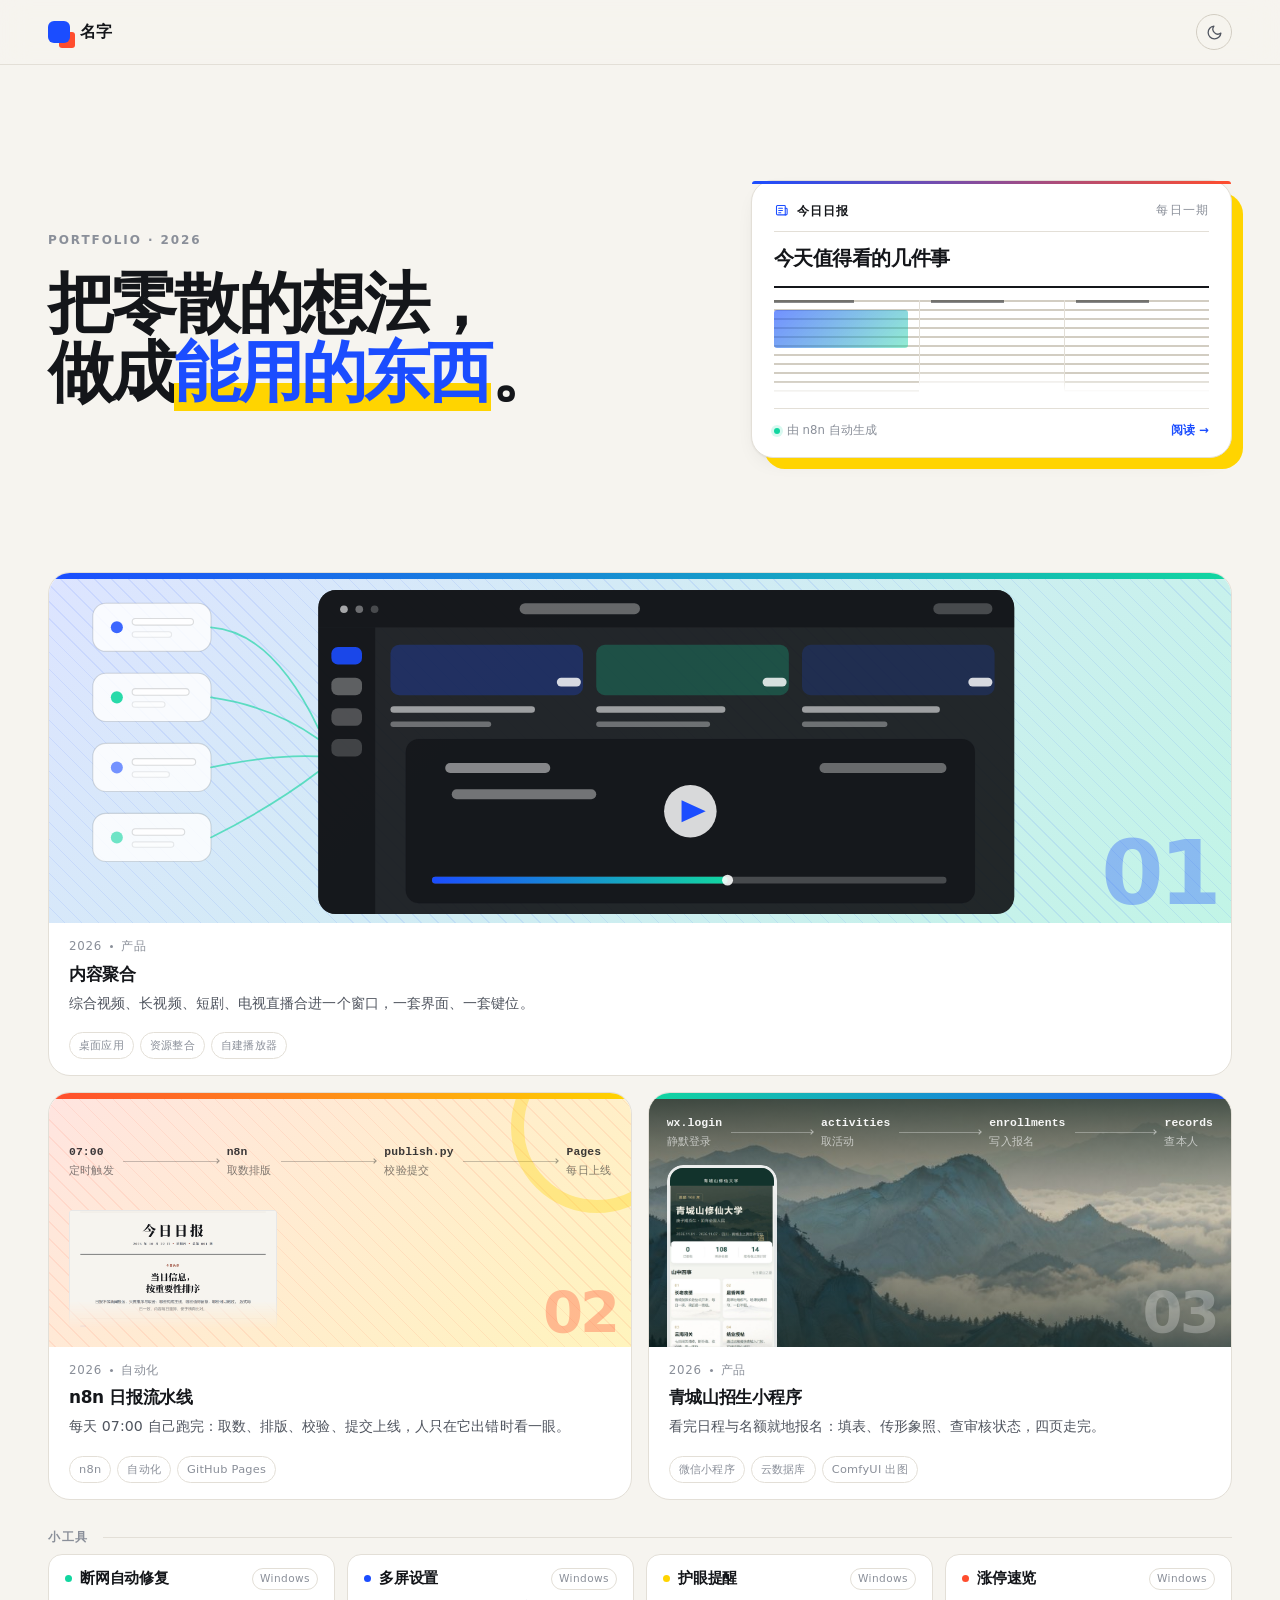
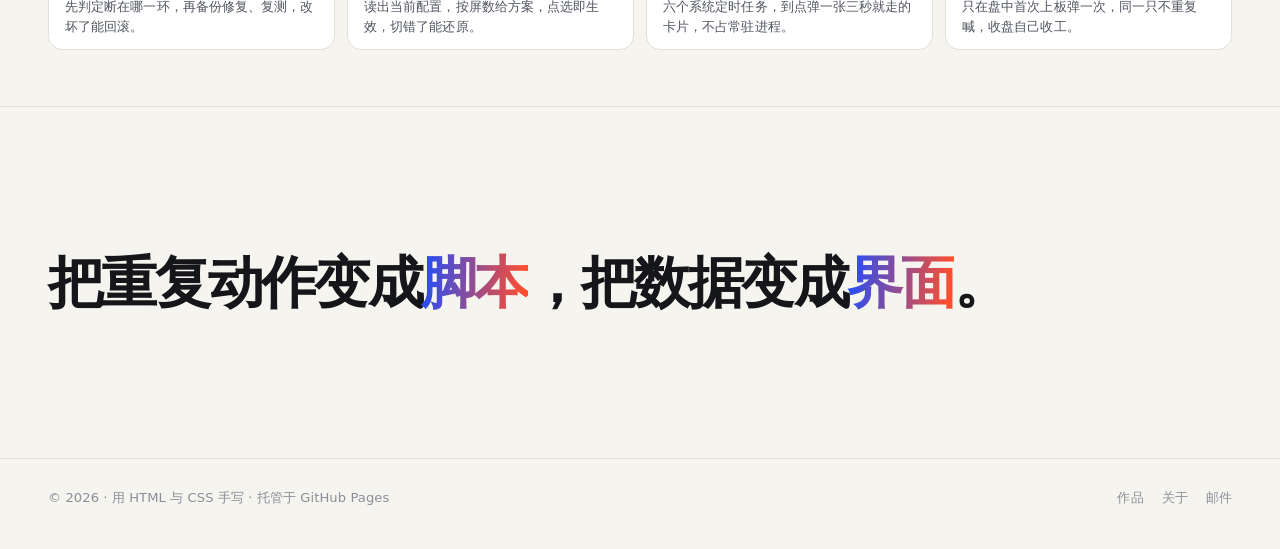
==== index.html @ e2b44398 "init: 个人作品主页（静态站点 + 日报发布脚本）" ====
<!DOCTYPE html>
<html lang="zh-CN" data-theme="light">
<head>
<meta charset="utf-8">
<meta name="viewport" content="width=device-width, initial-scale=1, viewport-fit=cover">
<title>个人作品集 · 数据工具 / 桌面应用 / 三维场景</title>
<meta name="description" content="一个集中展示个人作品的入口：数据看板、桌面工具、三维场景与 AI 工作流。">
<meta name="theme-color" content="#F6F4EF" media="(prefers-color-scheme: light)">
<meta name="theme-color" content="#0F1116" media="(prefers-color-scheme: dark)">

<meta property="og:type" content="website">
<meta property="og:title" content="个人作品集">
<meta property="og:description" content="数据工具 / 桌面应用 / 三维场景 / AI 工作流">

<link rel="icon" href="data:image/svg+xml,%3Csvg xmlns='http://www.w3.org/2000/svg' viewBox='0 0 32 32'%3E%3Crect width='32' height='32' rx='8' fill='%231B4DFF'/%3E%3Crect x='8' y='8' width='16' height='16' rx='4' fill='%23FFD400'/%3E%3C/svg%3E">
<link rel="stylesheet" href="./assets/css/tokens.css">
<link rel="stylesheet" href="./assets/css/main.css">
</head>
<body>

<a class="skip" href="#works">跳到作品区</a>

<!-- 图标集 -->
<svg width="0" height="0" style="position:absolute" aria-hidden="true">
  <symbol id="i-moon" viewBox="0 0 24 24" fill="none" stroke="currentColor" stroke-width="1.8" stroke-linecap="round" stroke-linejoin="round">
    <path d="M21 12.8A9 9 0 1 1 11.2 3a7 7 0 0 0 9.8 9.8Z"/>
  </symbol>
  <symbol id="i-sun" viewBox="0 0 24 24" fill="none" stroke="currentColor" stroke-width="1.8" stroke-linecap="round" stroke-linejoin="round">
    <circle cx="12" cy="12" r="4"/>
    <path d="M12 2v2M12 20v2M4.9 4.9l1.4 1.4M17.7 17.7l1.4 1.4M2 12h2M20 12h2M4.9 19.1l1.4-1.4M17.7 6.3l1.4-1.4"/>
  </symbol>
  <symbol id="i-news" viewBox="0 0 24 24" fill="none" stroke="currentColor" stroke-width="1.7" stroke-linecap="round" stroke-linejoin="round">
    <path d="M4 5.5A1.5 1.5 0 0 1 5.5 4H17a1 1 0 0 1 1 1v14H6a2 2 0 0 1-2-2V5.5Z"/>
    <path d="M18 8.5h1.5A1.5 1.5 0 0 1 21 10v7a2 2 0 0 1-2 2h-1"/>
    <path d="M7.5 8.5h6M7.5 12h6M7.5 15.5h3.5"/>
  </symbol>
</svg>

<!-- ===== 导航 ===== -->
<header class="nav">
  <div class="nav__inner container">
    <a class="brand" href="./index.html">
      <span class="brand__mark" aria-hidden="true"></span>
      <!-- TODO: 换成你的名字 -->
      <span>名字</span>
    </a>

    <button class="theme-toggle" data-theme-toggle aria-pressed="false" aria-label="切换主题">
      <svg width="17" height="17" aria-hidden="true"><use href="#i-moon"/></svg>
    </button>
  </div>
</header>

<main>

  <!-- ===== Hero ===== -->
  <section class="hero container">
    <div class="hero__copy">
      <p class="eyebrow">Portfolio · 2026</p>
      <h1>把零散的想法，<br>做成<mark>能用的东西</mark>。</h1>
    </div>

    <!-- 今日日报：n8n 每日覆盖 reports/latest.html，这里地址固定不变 -->
    <aside class="daily" aria-labelledby="dailyTitle">
      <a class="daily__hit" href="./reports/latest.html" aria-label="阅读今日日报"></a>

      <div class="daily__head">
        <svg class="daily__icon" width="15" height="15" aria-hidden="true"><use href="#i-news"/></svg>
        <h2 class="daily__kicker" id="dailyTitle">今日日报</h2>
        <span class="daily__date">每日一期</span>
      </div>

      <p class="daily__lead">今天值得看的几件事</p>

      <!-- 缩略版式：纯 CSS 画的报纸版面，不依赖图片 -->
      <div class="daily__mini" aria-hidden="true">
        <span class="daily__col"><i class="daily__pic"></i></span>
        <span class="daily__col"></span>
        <span class="daily__col"></span>
      </div>

      <div class="daily__foot">
        <span class="daily__dot" aria-hidden="true"></span>
        <span>由 n8n 自动生成</span>
        <span class="daily__go" aria-hidden="true">阅读 →</span>
      </div>
    </aside>
  </section>

  <!-- ===== 作品 ===== -->
  <section class="works container" id="works">
    <div class="grid" id="workGrid">

      <!-- 卡片模板：复制整段 <article>，改 class 尺寸（card--wide / --mid / --sm）、
           style 里的 --c1/--c2 双色、href 与文字即可 -->

      <article class="card reveal card--wide" style="--c1:#1B4DFF; --c2:#12D6A0; --i:0" data-cat="产品">
        <a class="card__hit" href="./works/content-hub/index.html" aria-label="查看《内容聚合》详情"></a>
        <div class="card__cover card__cover--art">
          <!-- 概念图：四个来源（左）汇进一个窗口（右），窗口里是侧栏 + 卡片 + 播放器层 -->
          <svg class="cover__art" viewBox="0 0 1080 386" preserveAspectRatio="xMidYMid slice" aria-hidden="true" focusable="false">
            <defs>
              <linearGradient id="cvBar" x1="0" y1="0" x2="1" y2="0">
                <stop offset="0" stop-color="#1B4DFF"/>
                <stop offset="1" stop-color="#12D6A0"/>
              </linearGradient>
              <clipPath id="cvWin">
                <rect x="246" y="46" width="636" height="296" rx="16"/>
              </clipPath>
            </defs>

            <!-- 四个来源入口 -->
            <g class="art-chip">
              <rect x="40" y="58" width="108" height="44" rx="12"/>
              <circle cx="62" cy="80" r="5.5" fill="#1B4DFF" opacity=".85"/>
              <rect class="art-bar-ink" x="76" y="72" width="56" height="6" rx="3"/>
              <rect class="art-bar-ink" x="76" y="84" width="36" height="5" rx="2.5" opacity=".6"/>
              <rect x="40" y="122" width="108" height="44" rx="12"/>
              <circle cx="62" cy="144" r="5.5" fill="#12D6A0" opacity=".9"/>
              <rect class="art-bar-ink" x="76" y="136" width="52" height="6" rx="3"/>
              <rect class="art-bar-ink" x="76" y="148" width="30" height="5" rx="2.5" opacity=".6"/>
              <rect x="40" y="186" width="108" height="44" rx="12"/>
              <circle cx="62" cy="208" r="5.5" fill="#1B4DFF" opacity=".6"/>
              <rect class="art-bar-ink" x="76" y="200" width="58" height="6" rx="3"/>
              <rect class="art-bar-ink" x="76" y="212" width="34" height="5" rx="2.5" opacity=".6"/>
              <rect x="40" y="250" width="108" height="44" rx="12"/>
              <circle cx="62" cy="272" r="5.5" fill="#12D6A0" opacity=".6"/>
              <rect class="art-bar-ink" x="76" y="264" width="48" height="6" rx="3"/>
              <rect class="art-bar-ink" x="76" y="276" width="38" height="5" rx="2.5" opacity=".6"/>
            </g>

            <!-- 汇聚：四条弧线收进窗口左侧 -->
            <g class="art-line">
              <path d="M148 80 Q204 84 246 172"/>
              <path d="M148 144 Q204 152 246 182"/>
              <path d="M148 208 Q204 196 246 198"/>
              <path d="M148 272 Q204 244 246 212"/>
            </g>

            <!-- 主窗口 -->
            <rect class="art-win" x="246" y="46" width="636" height="296" rx="16"/>
            <g clip-path="url(#cvWin)">
              <rect class="art-win-2" x="246" y="46" width="636" height="34"/>
              <rect class="art-win-2" x="246" y="80" width="52" height="262"/>
              <rect class="art-bar-2" x="266" y="60" width="7" height="7" rx="3.5"/>
              <rect class="art-bar-2" x="280" y="60" width="7" height="7" rx="3.5" opacity=".6"/>
              <rect class="art-bar-2" x="294" y="60" width="7" height="7" rx="3.5" opacity=".35"/>
              <rect class="art-bar-2" x="430" y="58" width="110" height="10" rx="5" opacity=".55"/>
              <rect class="art-bar-2" x="808" y="58" width="54" height="10" rx="5" opacity=".35"/>

              <!-- 侧栏站点项 -->
              <rect x="258" y="98" width="28" height="16" rx="6" fill="#1B4DFF" opacity=".9"/>
              <rect class="art-bar-2" x="258" y="126" width="28" height="16" rx="6" opacity=".5"/>
              <rect class="art-bar-2" x="258" y="154" width="28" height="16" rx="6" opacity=".4"/>
              <rect class="art-bar-2" x="258" y="182" width="28" height="16" rx="6" opacity=".3"/>

              <!-- 内容卡一行 -->
              <rect x="312" y="96" width="176" height="46" rx="8" fill="#1B4DFF" opacity=".26"/>
              <rect class="art-dur" x="464" y="126" width="22" height="8" rx="4"/>
              <rect class="art-bar-2" x="312" y="152" width="132" height="6" rx="3" opacity=".9"/>
              <rect class="art-bar-2" x="312" y="166" width="92" height="5" rx="2.5" opacity=".55"/>
              <rect x="500" y="96" width="176" height="46" rx="8" fill="#12D6A0" opacity=".24"/>
              <rect class="art-dur" x="652" y="126" width="22" height="8" rx="4"/>
              <rect class="art-bar-2" x="500" y="152" width="118" height="6" rx="3" opacity=".9"/>
              <rect class="art-bar-2" x="500" y="166" width="104" height="5" rx="2.5" opacity=".55"/>
              <rect x="688" y="96" width="176" height="46" rx="8" fill="#1B4DFF" opacity=".18"/>
              <rect class="art-dur" x="840" y="126" width="22" height="8" rx="4"/>
              <rect class="art-bar-2" x="688" y="152" width="126" height="6" rx="3" opacity=".9"/>
              <rect class="art-bar-2" x="688" y="166" width="78" height="5" rx="2.5" opacity=".55"/>

              <!-- 播放器层：弹幕 + 播放键 + 进度 -->
              <rect class="art-win-2" x="326" y="182" width="520" height="150" rx="12" stroke="currentColor" stroke-opacity=".08"/>
              <rect class="art-bar" x="362" y="204" width="96" height="9" rx="4.5" opacity=".55"/>
              <rect class="art-bar" x="704" y="204" width="116" height="9" rx="4.5" opacity=".4"/>
              <rect class="art-bar" x="368" y="228" width="132" height="9" rx="4.5" opacity=".45"/>
              <circle class="art-bar" cx="586" cy="248" r="24" opacity=".95"/>
              <path d="M578 238 L600 248 L578 258 Z" fill="#1B4DFF"/>
              <rect class="art-bar-2" x="350" y="308" width="470" height="6" rx="3" opacity=".35"/>
              <rect x="350" y="308" width="270" height="6" rx="3" fill="url(#cvBar)"/>
              <circle class="art-bar" cx="620" cy="311" r="5"/>
            </g>
          </svg>
          <span class="card__num">01</span>
        </div>
        <span class="card__arrow" aria-hidden="true">↗</span>
        <div class="card__body">
          <div class="card__meta"><span>2026</span><i class="dot"></i><span>产品</span></div>
          <h3 class="card__title">内容聚合</h3>
          <p class="card__desc">综合视频、长视频、短剧、电视直播合进一个窗口，一套界面、一套键位。</p>
          <ul class="card__tags"><li class="tag">桌面应用</li><li class="tag">资源整合</li><li class="tag">自建播放器</li></ul>
        </div>
      </article>

      <!-- 技术展示卡：封面画的是链路本身，不是产物预览 -->
      <article class="card reveal card--mid" style="--c1:#FF4D2E; --c2:#FFD400; --i:1" data-cat="自动化">
        <a class="card__hit" href="./works/daily-pipeline/index.html" aria-label="查看《n8n 日报流水线》详情"></a>
        <div class="card__cover">
          <span class="card__num">02</span>
          <div class="card__flow" aria-hidden="true">
            <span class="flow__step"><b>07:00</b><i>定时触发</i></span>
            <span class="flow__line"></span>
            <span class="flow__step"><b>n8n</b><i>取数排版</i></span>
            <span class="flow__line"></span>
            <span class="flow__step"><b>publish.py</b><i>校验提交</i></span>
            <span class="flow__line"></span>
            <span class="flow__step"><b>Pages</b><i>每日上线</i></span>
          </div>
          <!-- 左下角露出日报本体：静态快照，取自 reports/latest.html 首屏 -->
          <div class="card__peek" aria-hidden="true">
            <img src="./works/daily-pipeline/img/report-peek.png" alt="" width="820" height="466" loading="lazy" decoding="async">
          </div>
        </div>
        <span class="card__arrow" aria-hidden="true">↗</span>
        <div class="card__body">
          <div class="card__meta"><span>2026</span><i class="dot"></i><span>自动化</span></div>
          <h3 class="card__title">n8n 日报流水线</h3>
          <p class="card__desc">每天 07:00 自己跑完：取数、排版、校验、提交上线，人只在它出错时看一眼。</p>
          <ul class="card__tags"><li class="tag">n8n</li><li class="tag">自动化</li><li class="tag">GitHub Pages</li></ul>
        </div>
      </article>

      <!-- 小程序卡：底图用项目自己的山门封面，链路条 + 从底部升起的手机 -->
      <article class="card reveal card--mid" style="--c1:#12D6A0; --c2:#1B4DFF; --i:2" data-cat="产品">
        <a class="card__hit" href="./works/qingcheng/index.html" aria-label="查看《青城山招生小程序》详情"></a>
        <div class="card__cover card__cover--app">
          <img class="app__back" src="./works/qingcheng/img/gate.jpg" alt="" width="800" height="800" loading="lazy" decoding="async">
          <span class="app__veil" aria-hidden="true"></span>
          <span class="card__num">03</span>
          <div class="card__flow" aria-hidden="true">
            <span class="flow__step"><b>wx.login</b><i>静默登录</i></span>
            <span class="flow__line"></span>
            <span class="flow__step"><b>activities</b><i>取活动</i></span>
            <span class="flow__line"></span>
            <span class="flow__step"><b>enrollments</b><i>写入报名</i></span>
            <span class="flow__line"></span>
            <span class="flow__step"><b>records</b><i>查本人</i></span>
          </div>
          <div class="app__phone" aria-hidden="true">
            <img src="./works/qingcheng/img/screen-home.jpg" alt="" width="600" height="1200" loading="lazy" decoding="async">
          </div>
        </div>
        <span class="card__arrow" aria-hidden="true">↗</span>
        <div class="card__body">
          <div class="card__meta"><span>2026</span><i class="dot"></i><span>产品</span></div>
          <h3 class="card__title">青城山招生小程序</h3>
          <p class="card__desc">看完日程与名额就地报名：填表、传形象照、查审核状态，四页走完。</p>
          <ul class="card__tags"><li class="tag">微信小程序</li><li class="tag">云数据库</li><li class="tag">ComfyUI 出图</li></ul>
        </div>
      </article>

    </div>

    <!-- ===== 小工具 =====
         一行一件，不占大卡。加小工具只往 .tools__row 里追加一个 <li class="tool">，
         名称、标签、一句话即可，一行放得下几个就排几个。 -->
    <div class="tools" id="tools">
      <div class="tools__head">
        <h2 class="tools__title">小工具</h2>
        <span class="tools__rule" aria-hidden="true"></span>
      </div>

      <ul class="tools__row">
        <li class="tool" style="--c1:#12D6A0">
          <a class="tool__link" href="./works/net-doctor/index.html">
            <span class="tool__name">断网自动修复<span class="tool__tag">Windows</span></span>
            <span class="tool__desc">先判定断在哪一环，再备份修复、复测，改坏了能回滚。</span>
          </a>
        </li>

        <li class="tool" style="--c1:#1B4DFF">
          <a class="tool__link" href="./works/display-doctor/index.html">
            <span class="tool__name">多屏设置<span class="tool__tag">Windows</span></span>
            <span class="tool__desc">读出当前配置，按屏数给方案，点选即生效，切错了能还原。</span>
          </a>
        </li>

        <li class="tool" style="--c1:#FFD400">
          <a class="tool__link" href="./works/eye-care/index.html">
            <span class="tool__name">护眼提醒<span class="tool__tag">Windows</span></span>
            <span class="tool__desc">六个系统定时任务，到点弹一张三秒就走的卡片，不占常驻进程。</span>
          </a>
        </li>

        <li class="tool" style="--c1:#FF4D2E">
          <a class="tool__link" href="./works/zt-popup/index.html">
            <span class="tool__name">涨停速览<span class="tool__tag">Windows</span></span>
            <span class="tool__desc">只在盘中首次上板弹一次，同一只不重复喊，收盘自己收工。</span>
          </a>
        </li>
      </ul>
    </div>
  </section>

  <!-- ===== 一句话主张 ===== -->
  <section class="statement container" id="about">
    <p>把重复动作变成<span class="hl">脚本</span>，把数据变成<span class="hl">界面</span>。</p>
  </section>

</main>

<footer class="foot">
  <div class="foot__inner container">
    <p>© 2026 · 用 HTML 与 CSS 手写 · 托管于 GitHub Pages</p>
    <nav class="foot__links" aria-label="页脚导航">
      <a href="#works">作品</a>
      <a href="#about">关于</a>
      <a href="mailto:you@example.com">邮件</a>
    </nav>
  </div>
</footer>

<script src="./assets/js/main.js" defer></script>
</body>
</html>
---- assets/css/tokens.css ----
/* ============================================================
   tokens.css — 设计令牌（颜色 / 尺寸 / 动效）
   改配色只需改这里，全站跟随。
   ============================================================ */

:root {
  color-scheme: light;

  /* 底层 */
  --bg: #F6F4EF;
  --surface: #FFFFFF;
  --sunken: #EFECE4;
  --line: #E3DFD7;
  --line-strong: #D2CDC2;

  /* 文字 */
  --ink: #14161A;
  --ink-2: #50555F;
  --ink-3: #8A8F99;

  /* 品牌主色 + 撞色（全站只用这 4 个色） */
  --brand: #1B4DFF;
  --pop-a: #FF4D2E;
  --pop-b: #FFD400;
  --pop-c: #12D6A0;

  /* 字体 */
  --mono: ui-monospace, SFMono-Regular, "SF Mono", Menlo, Consolas,
          "Liberation Mono", "Courier New", monospace;

  /* 尺寸 */
  --w-max: 1280px;
  --gutter: clamp(16px, 4vw, 48px);
  --nav-h: 64px;

  --r-sm: 8px;
  --r-md: 14px;
  --r-lg: 22px;
  --r-pill: 999px;

  /* 层级 */
  --shadow-1: 0 1px 2px rgba(20, 22, 26, .05), 0 8px 24px -12px rgba(20, 22, 26, .16);
  --shadow-2: 0 2px 4px rgba(20, 22, 26, .06), 0 20px 44px -18px rgba(20, 22, 26, .26);

  /* 动效 */
  --ease: cubic-bezier(.22, .61, .36, 1);
  --dur: .42s;
}

/* 深色为可选模式，默认以米白设计为准 */
[data-theme="dark"] {
  color-scheme: dark;

  --bg: #0F1116;
  --surface: #171A21;
  --sunken: #12141A;
  --line: #262A33;
  --line-strong: #363C49;

  --ink: #EDEFF4;
  --ink-2: #A7AEBC;
  --ink-3: #6E7684;

  --brand: #6C8CFF;
  --pop-a: #FF6A4D;
  --pop-b: #FFD84D;
  --pop-c: #2BE3AE;

  --shadow-1: 0 1px 2px rgba(0, 0, 0, .5), 0 8px 24px -12px rgba(0, 0, 0, .8);
  --shadow-2: 0 2px 4px rgba(0, 0, 0, .5), 0 20px 44px -18px rgba(0, 0, 0, .9);
}
---- assets/css/main.css ----
/* ============================================================
   main.css — 主页样式
   ============================================================ */

*, *::before, *::after { box-sizing: border-box; }

html {
  -webkit-text-size-adjust: 100%;
  scroll-behavior: smooth;
  scroll-padding-top: calc(var(--nav-h) + 16px);
}

body {
  margin: 0;
  background: var(--bg);
  color: var(--ink);
  font-family: "Inter", "HarmonyOS Sans SC", "PingFang SC", "Hiragino Sans GB",
               "Microsoft YaHei", "Noto Sans SC", system-ui, -apple-system, "Segoe UI", sans-serif;
  font-size: 16px;
  line-height: 1.65;
  letter-spacing: .005em;
  -webkit-font-smoothing: antialiased;
  text-rendering: optimizeLegibility;
  transition: background-color .3s var(--ease), color .3s var(--ease);
}

img, svg { display: block; max-width: 100%; }
a { color: inherit; text-decoration: none; }
h1, h2, h3, h4 { margin: 0; font-weight: 700; letter-spacing: -.03em; line-height: 1.12; }
p { margin: 0; }
ul, ol, dl, dd, dt { margin: 0; padding: 0; }
li { list-style: none; }
button { font: inherit; color: inherit; border: 0; background: none; cursor: pointer; }

::selection { background: var(--pop-b); color: #14161A; }

:focus-visible {
  outline: 2.5px solid var(--brand);
  outline-offset: 3px;
  border-radius: 4px;
}

/* ---------- 布局基础 ---------- */

.container {
  width: 100%;
  max-width: var(--w-max);
  margin-inline: auto;
  padding-inline: var(--gutter);
}

.skip {
  position: absolute;
  left: -9999px;
  top: 0;
  z-index: 999;
  padding: 10px 16px;
  background: var(--ink);
  color: var(--bg);
  border-radius: 0 0 var(--r-sm) 0;
}
.skip:focus { left: 0; }

.eyebrow {
  font-size: .75rem;
  font-weight: 600;
  letter-spacing: .16em;
  text-transform: uppercase;
  color: var(--ink-3);
}

/* ---------- 导航 ---------- */

.nav {
  position: sticky;
  top: 0;
  z-index: 60;
  background: rgba(246, 244, 239, .84);
  background: color-mix(in srgb, var(--bg) 84%, transparent);
  backdrop-filter: blur(14px) saturate(150%);
  -webkit-backdrop-filter: blur(14px) saturate(150%);
  border-bottom: 1px solid var(--line);
}

.nav__inner {
  display: flex;
  align-items: center;
  gap: 24px;
  height: var(--nav-h);
}

.brand {
  display: flex;
  align-items: center;
  gap: 10px;
  font-weight: 650;
  letter-spacing: -.02em;
  flex: none;
}

.brand__mark {
  width: 22px;
  height: 22px;
  border-radius: 6px;
  background: var(--brand);
  box-shadow: 8px 8px 0 -3px var(--pop-a);
  transition: box-shadow var(--dur) var(--ease);
}
.brand:hover .brand__mark { box-shadow: 6px 6px 0 -2px var(--pop-a); }

.theme-toggle {
  margin-left: auto;
  width: 36px;
  height: 36px;
  display: grid;
  place-items: center;
  border-radius: var(--r-pill);
  border: 1px solid var(--line-strong);
  color: var(--ink-2);
  flex: none;
  transition: border-color .2s, color .2s, transform .2s var(--ease);
}
.theme-toggle:hover { color: var(--ink); border-color: var(--ink-3); transform: rotate(-12deg); }


/* ---------- Hero ---------- */

.hero {
  display: grid;
  grid-template-columns: minmax(0, 1.15fr) minmax(0, .85fr);
  align-items: center;
  gap: clamp(32px, 4vw, 64px);
  padding-block: clamp(56px, 9vw, 120px) clamp(56px, 8vw, 104px);
}

.hero__copy { max-width: 42rem; }

.hero h1 {
  font-size: clamp(2.35rem, 5.6vw, 4.15rem);
  letter-spacing: -.042em;
  line-height: 1.04;
  margin-top: 18px;
}

.hero h1 mark {
  background: linear-gradient(transparent 64%, var(--pop-b) 64%);
  color: var(--brand);
  white-space: nowrap;
}

/* 深色下不能照搬明黄实底：亮黄条会把字的下半截糊成一道色块，
   浅蓝字压明黄上对比也只有 2 出头，看着发闷。
   改成「亮黄字 + 半透明黄底」——仍是荧光笔，但字形完整、对比够。 */
[data-theme="dark"] .hero h1 mark {
  color: var(--pop-b);
  background: linear-gradient(transparent 64%,
              color-mix(in srgb, var(--pop-b) 30%, transparent) 64%);
}

/* ---------- 今日日报卡 ----------
   纯 CSS 画的报纸缩略，零图片。点击进 reports/latest.html（n8n 每日覆盖）。 */

.daily {
  position: relative;
  padding: 20px 22px 16px;
  background: var(--surface);
  border: 1px solid var(--line);
  border-radius: var(--r-lg);
  /* 偏移的实色底板 = 全卡唯一装饰 */
  box-shadow: 12px 12px 0 -1px var(--pop-b), var(--shadow-1);
  transition: transform var(--dur) var(--ease),
              box-shadow var(--dur) var(--ease),
              border-color var(--dur) var(--ease);
}

.daily:hover {
  transform: translate(-2px, -2px);
  border-color: var(--line-strong);
  box-shadow: 16px 16px 0 -1px var(--pop-b), var(--shadow-2);
}

/* 深色下满饱和的黄底板压在近黑底上会抢主视觉（和标题里的黄撞成一团）：
   透明度收到 75%、偏移 12 → 10，让它退成一层暗金边而不是一块亮黄板。 */
[data-theme="dark"] .daily {
  box-shadow: 10px 10px 0 -1px color-mix(in srgb, var(--pop-b) 75%, transparent),
              var(--shadow-2);
}
[data-theme="dark"] .daily:hover {
  box-shadow: 13px 13px 0 -1px color-mix(in srgb, var(--pop-b) 75%, transparent),
              var(--shadow-2);
}

.daily:focus-within {
  outline: 2px solid var(--brand);
  outline-offset: 5px;
}

.daily__hit {
  position: absolute;
  inset: 0;
  z-index: 2;
  border-radius: inherit;
}

/* 顶部双色渐变条，与作品卡同一语言 */
.daily::before {
  content: "";
  position: absolute;
  inset: 0 0 auto;
  height: 3px;
  border-radius: var(--r-lg) var(--r-lg) 0 0;
  background: linear-gradient(90deg, var(--brand), var(--pop-a));
}

.daily__head {
  display: flex;
  align-items: center;
  gap: 8px;
  padding-bottom: 11px;
  border-bottom: 1px solid var(--line);
}

.daily__icon { color: var(--brand); flex: none; }

.daily__kicker {
  margin: 0;
  font-size: .78rem;
  font-weight: 700;
  letter-spacing: .1em;
  color: var(--ink);
}

.daily__date {
  margin-left: auto;
  font-size: .72rem;
  letter-spacing: .1em;
  color: var(--ink-3);
  font-variant-numeric: tabular-nums;
}

.daily__lead {
  margin: 14px 0 0;
  font-size: 1.22rem;
  font-weight: 800;
  line-height: 1.34;
  letter-spacing: -.022em;
  color: var(--ink);
}

.daily__mini {
  display: grid;
  grid-template-columns: repeat(3, 1fr);
  gap: 0;
  height: 108px;
  margin: 14px 0;
  padding-top: 12px;
  border-top: 2px solid var(--ink);
}

/* 每栏用重复渐变画出"正文行"，底部渐隐 = 缩略感 */
.daily__col {
  display: flex;
  flex-direction: column;
  padding-right: 11px;
  background-image: repeating-linear-gradient(
    to bottom,
    var(--line-strong) 0 2px,
    transparent 2px 9px
  );
  -webkit-mask-image: linear-gradient(to bottom, #000 86%, transparent 100%);
  mask-image: linear-gradient(to bottom, #000 86%, transparent 100%);
}

/* 三栏底部参差，避免整齐得像表格 */
.daily__col:nth-child(2) {
  -webkit-mask-image: linear-gradient(to bottom, #000 74%, transparent 92%);
  mask-image: linear-gradient(to bottom, #000 74%, transparent 92%);
}

.daily__col:nth-child(3) {
  -webkit-mask-image: linear-gradient(to bottom, #000 80%, transparent 98%);
  mask-image: linear-gradient(to bottom, #000 80%, transparent 98%);
}

.daily__col::before {
  content: "";
  display: block;
  flex: none;
  width: 60%;
  height: 3px;
  margin-bottom: 7px;
  background: var(--ink);
  opacity: .5;
}

.daily__col + .daily__col {
  padding-left: 11px;
  border-left: 1px solid var(--line);
}

.daily__pic {
  display: block;
  height: 38px;
  border-radius: 3px;
  background: linear-gradient(135deg, rgba(27, 77, 255, .62), rgba(18, 214, 160, .46));
  flex: none;
}

.daily__foot {
  display: flex;
  align-items: center;
  gap: 7px;
  padding-top: 12px;
  border-top: 1px solid var(--line);
  font-size: .73rem;
  color: var(--ink-3);
}

.daily__dot {
  width: 6px;
  height: 6px;
  border-radius: 50%;
  background: var(--pop-c);
  box-shadow: 0 0 0 3px rgba(18, 214, 160, .16);
  flex: none;
}

.daily__go {
  margin-left: auto;
  color: var(--brand);
  font-weight: 700;
  transition: transform .28s var(--ease);
}

.daily:hover .daily__go { transform: translateX(3px); }

/* ---------- 作品网格 ---------- */

/* 作品区：6 列底网格，卡片按 --wide/--mid/--sm 占用不同跨度，
   尺寸不一但行列严格对齐。
   竖向着墨量按「首屏一屏装下」定：封面高度、卡内边距、区间距都收紧过，
   改这里之前先算一遍 作品区(1 屏) 的总高。 */
.works { padding-block: clamp(6px, 1.2vw, 12px) clamp(40px, 4.4vw, 56px); }

.grid {
  display: grid;
  grid-template-columns: repeat(6, 1fr);
  gap: clamp(12px, 1.2vw, 16px);
}

.card--wide { grid-column: span 6; }
.card--mid  { grid-column: span 3; }
.card--sm   { grid-column: span 2; }

/* 封面高度：01 的那张概念图按 1080×386 画，压到 344 仍在安全裁切内，
   再矮就会切掉窗口顶栏的圆点，别往下压。 */
.card--wide .card__cover { height: 344px; }
.card--mid  .card__cover { height: 248px; }
.card--sm   .card__cover { height: 240px; }
.card--wide .card__num   { font-size: 5.6rem; }

.card {
  position: relative;
  display: flex;
  flex-direction: column;
  height: 100%;
  background: var(--surface);
  border: 1px solid var(--line);
  border-radius: var(--r-lg);
  overflow: hidden;
  transition: transform var(--dur) var(--ease),
              box-shadow var(--dur) var(--ease),
              border-color var(--dur) var(--ease);
}

/* 顶部 6px 双色带：每张卡片换一组撞色，形成错落 */
.card::before {
  content: "";
  display: block;
  height: 6px;
  background: linear-gradient(90deg, var(--c1), var(--c2));
  flex: none;
}

.card:hover {
  transform: translateY(-5px);
  box-shadow: var(--shadow-2);
  border-color: color-mix(in srgb, var(--c1) 42%, var(--line));
}

.card__hit { position: absolute; inset: 0; z-index: 3; }
.card__hit span {
  position: absolute;
  width: 1px; height: 1px;
  overflow: hidden;
  clip-path: inset(50%);
}

.card__cover {
  position: relative;
  flex: none;
  overflow: hidden;
  /* 只有流程卡会用到这两个子块，其他卡的子元素是绝对定位，不受影响 */
  display: flex;
  flex-direction: column;
  padding: 44px 20px 18px;
  background: linear-gradient(135deg,
              color-mix(in srgb, var(--c1) 15%, var(--surface)),
              color-mix(in srgb, var(--c2) 26%, var(--surface)));
}

/* 装饰：右上描边圆环 + 左下色块，hover 时轻微位移 */
.card__cover::after {
  content: "";
  position: absolute;
  right: -52px;
  top: -58px;
  width: 172px;
  height: 172px;
  border-radius: 50%;
  border: 13px solid color-mix(in srgb, var(--c2) 34%, transparent);
  transition: transform .9s var(--ease);
  pointer-events: none;
}
.card:hover .card__cover::after { transform: translate(-10px, 12px); }

.card--wide .card__cover::after { width: 300px; height: 300px; right: -76px; top: -96px; }

/* 封面斜纹 —— 廉价但有效的质感层 */
.card__cover::before {
  content: "";
  position: absolute;
  inset: -40%;
  background: repeating-linear-gradient(45deg,
              transparent 0 11px,
              color-mix(in srgb, var(--c1) 9%, transparent) 11px 12px);
  transform: translateY(0);
  transition: transform 1.2s var(--ease);
}
.card:hover .card__cover::before { transform: translateY(-14px); }

.card__num {
  position: absolute;
  right: 14px;
  bottom: 4px;
  font-size: 3.6rem;
  font-weight: 800;
  letter-spacing: -.05em;
  line-height: 1;
  color: color-mix(in srgb, var(--c1) 34%, transparent);
  user-select: none;
}

/* ---------- 封面概念图（01 号卡）----------
   纯 SVG 画的示意图：左边四个来源，四条弧线收进右边一个窗口，
   窗口里是侧栏 + 卡片 + 播放器层。窗口与色条全走 --ink / --surface 混合，
   深色模式自动翻过来，不另写一套。 */
.card__cover--art::after { display: none; }   /* 概念图自己就是装饰，去掉圆形描边环 */

.cover__art {
  position: absolute;
  inset: 0;
  width: 100%;
  height: 100%;
  display: block;
  color: var(--ink);
}
.cover__art .art-win   { fill: color-mix(in srgb, var(--ink) 92%, transparent); }
.cover__art .art-win-2 { fill: color-mix(in srgb, var(--ink) 84%, transparent); }
.cover__art .art-bar   { fill: color-mix(in srgb, var(--surface) 88%, transparent); }
.cover__art .art-bar-2 { fill: color-mix(in srgb, var(--surface) 62%, transparent); }
.cover__art .art-bar-ink { fill: color-mix(in srgb, var(--ink) 38%, transparent); }
.cover__art .art-dur { fill: color-mix(in srgb, var(--surface) 82%, transparent); }
.cover__art .art-chip rect:not(.art-bar-2) {
  fill: color-mix(in srgb, var(--surface) 84%, transparent);
  stroke: color-mix(in srgb, var(--ink) 14%, transparent);
}
.cover__art .art-line path {
  fill: none;
  stroke: color-mix(in srgb, var(--c2) 62%, transparent);
  stroke-width: 1.6;
  stroke-linecap: round;
}

/* ---------- 流程卡：封面里的链路条 + 左下角的日报缩略 ----------
   链路条贴在封面顶部；日报缩略压在左下，直接嵌 reports/latest.html
   缩到 0.3，生成物换新它跟着换。颜色一律由 --ink 混合，深色模式自动跟着翻。 */

.card__flow {
  position: static;
  display: flex;
  align-items: center;
  gap: 9px;
}

.flow__step {
  display: flex;
  flex-direction: column;
  gap: 1px;
  min-width: 0;
}

.flow__step b {
  font-family: var(--mono);
  font-size: .71rem;
  font-weight: 600;
  letter-spacing: .01em;
  color: color-mix(in srgb, var(--ink) 84%, transparent);
  white-space: nowrap;
}

.flow__step i {
  font-style: normal;
  font-size: .66rem;
  letter-spacing: .02em;
  color: color-mix(in srgb, var(--ink) 54%, transparent);
  white-space: nowrap;
}

.flow__line {
  position: relative;
  flex: 1 1 10px;
  height: 1px;
  background: color-mix(in srgb, var(--ink) 24%, transparent);
}

.flow__line::after {
  content: "";
  position: absolute;
  right: -1px;
  top: 50%;
  width: 4px;
  height: 4px;
  border-top: 1px solid color-mix(in srgb, var(--ink) 42%, transparent);
  border-right: 1px solid color-mix(in srgb, var(--ink) 42%, transparent);
  transform: translateY(-50%) rotate(45deg);
}

/* 日报缩略：一张静态快照（works/daily-pipeline/img/report-peek.png），
   底部渐隐，读作「露出来的半页」。整卡是链接，缩略不吃点击 */
.card__peek {
  --peek-w: 208px;
  position: relative;
  align-self: flex-start;
  margin-top: auto;
  width: var(--peek-w);
  height: calc(var(--peek-w) * 466 / 820);
  overflow: hidden;
  border: 1px solid color-mix(in srgb, var(--ink) 10%, transparent);
  border-radius: 3px;
  background: #fff;
  box-shadow: 0 14px 30px -18px rgba(20, 22, 26, .5);
  -webkit-mask-image: linear-gradient(to bottom, #000 76%, transparent 100%);
  mask-image: linear-gradient(to bottom, #000 76%, transparent 100%);
  pointer-events: none;
}

.card__peek img {
  display: block;
  width: 100%;
  height: 100%;
  object-fit: cover;
  object-position: top center;
}

/* ---------- 小程序卡（03）：山门实拍 + 一条链路 + 从底部升起的手机 ----------
   底图是项目自己的封面图（云海群峰），所以文字一律走白色系，
   深/浅主题共用一套，不做翻转。斜纹与圆环在这里关掉——图上再加纹理会脏。 */
.card__cover--app {
  padding: 0;
  background: #0E2621;
}
.card__cover--app::before,
.card__cover--app::after { content: none; }

.card__cover--app .app__back {
  position: absolute;
  inset: 0;
  width: 100%;
  height: 100%;
  object-fit: cover;
  object-position: center 40%;
  transition: transform 1.2s var(--ease);
}
.card:hover .card__cover--app .app__back { transform: scale(1.045); }

/* 上深下深、中间透的遮罩：顶住链路条与序号，底下衬住手机 */
.card__cover--app .app__veil {
  position: absolute;
  inset: 0;
  background: linear-gradient(180deg,
              rgba(9, 28, 24, .74) 0%,
              rgba(9, 28, 24, .16) 44%,
              rgba(9, 28, 24, .62) 100%);
}

.card__cover--app .card__flow {
  position: absolute;
  z-index: 2;
  inset: 15px 18px auto;
}
.card__cover--app .flow__step b { color: rgba(255, 255, 255, .94); }
.card__cover--app .flow__step i { color: rgba(255, 255, 255, .62); }
.card__cover--app .flow__line { background: rgba(255, 255, 255, .30); }
.card__cover--app .flow__line::after {
  border-color: rgba(255, 255, 255, .52);
}

.card__cover--app .card__num {
  z-index: 2;
  color: rgba(255, 255, 255, .26);
}

/* 手机从底边升上来，下半截切在卡外，读作「还在往下滚」 */
.app__phone {
  position: absolute;
  z-index: 2;
  left: 18px;
  bottom: -38px;
  width: 110px;
  aspect-ratio: 1 / 2;
  overflow: hidden;
  border: 3px solid rgba(255, 255, 255, .88);
  border-bottom: 0;
  border-radius: 16px 16px 0 0;
  box-shadow: 0 18px 42px -18px rgba(6, 18, 15, .8);
  -webkit-mask-image: linear-gradient(to bottom, #000 82%, transparent 100%);
  mask-image: linear-gradient(to bottom, #000 82%, transparent 100%);
  pointer-events: none;
}
.app__phone img {
  display: block;
  width: 100%;
  height: 100%;
  object-fit: cover;
  object-position: top center;
}

.card__body {
  display: flex;
  flex-direction: column;
  gap: 8px;
  flex: 1;
  padding: 14px 20px 16px;
}

.card__meta {
  display: flex;
  align-items: center;
  gap: 8px;
  font-size: .74rem;
  letter-spacing: .06em;
  color: var(--ink-3);
  text-transform: uppercase;
}
.card__meta .dot {
  display: inline-block;
  flex: none;
  width: 3px;
  height: 3px;
  border-radius: 50%;
  background: currentColor;
}

.card__title {
  font-size: 1.06rem;
  font-weight: 650;
  letter-spacing: -.022em;
  transition: color .22s;
}
.card:hover .card__title { color: var(--c1); }
[data-theme="dark"] .card:hover .card__title { color: var(--c2); }

.card__desc {
  font-size: .885rem;
  line-height: 1.62;
  color: var(--ink-2);
  display: -webkit-box;
  -webkit-line-clamp: 2;
  -webkit-box-orient: vertical;
  overflow: hidden;
}

.card__tags {
  display: flex;
  flex-wrap: wrap;
  gap: 6px;
  margin-top: auto;
  padding-top: 10px;
}

.card--wide .card__desc { max-width: 64ch; }

.tag {
  font-size: .71rem;
  letter-spacing: .02em;
  padding: 3px 9px;
  border-radius: var(--r-pill);
  border: 1px solid var(--line);
  color: var(--ink-3);
  white-space: nowrap;
}

.card__arrow {
  position: absolute;
  right: 16px;
  top: 22px;
  width: 26px;
  height: 26px;
  display: grid;
  place-items: center;
  border-radius: 50%;
  background: var(--surface);
  border: 1px solid var(--line);
  color: var(--ink-3);
  opacity: 0;
  transform: translate(-4px, 4px);
  transition: all .3s var(--ease);
}
.card:hover .card__arrow { opacity: 1; transform: none; color: var(--ink); }

.card.is-hidden { display: none; }

/* 入场 */
.reveal {
  opacity: 0;
  transform: translateY(16px);
  transition: opacity .6s var(--ease), transform .6s var(--ease);
  transition-delay: calc(var(--i, 0) * 55ms);
}
.reveal.is-in { opacity: 1; transform: none; }

/* ---------- 小工具 ----------
   大卡只放作品，小工具压成一行窄卡：一件一张，加多少张都往右排，
   单张不会撑满整行。 */

.tools { margin-top: clamp(24px, 2.4vw, 34px); }

.tools__head {
  display: flex;
  align-items: center;
  gap: 14px;
  margin-bottom: 10px;
}

/* 小字标签 + 一条细线，起分区作用，不做大标题 */
.tools__title {
  flex: none;
  font-size: .78rem;
  font-weight: 700;
  letter-spacing: .14em;
  color: var(--ink-3);
}

.tools__rule { flex: 1; height: 1px; background: var(--line); }

.tools__row {
  display: flex;
  flex-wrap: wrap;
  gap: 12px;
}

.tool {
  flex: 1 1 232px;
  max-width: 296px;
  display: flex;
  flex-direction: column;
  gap: 6px;
  padding: 11px 16px 12px;
  background: var(--surface);
  border: 1px solid var(--line);
  border-radius: var(--r-md);
  transition: transform .25s var(--ease), border-color .25s, box-shadow .25s var(--ease);
}
.tool:hover {
  transform: translateY(-2px);
  border-color: var(--line-strong);
  box-shadow: var(--shadow-1);
}
.tool:hover .tool__name { color: var(--c1, var(--brand)); }

/* 整张可点：锚点铺满内边距，键盘焦点框落在链接上 */
.tool__link {
  display: flex;
  flex-direction: column;
  gap: 6px;
  color: inherit;
}

.tool__link:focus-visible {
  outline: 2.5px solid var(--brand);
  outline-offset: 4px;
  border-radius: 4px;
}

.tool__name {
  display: flex;
  align-items: center;
  gap: 8px;
  font-size: .94rem;
  font-weight: 650;
  letter-spacing: -.015em;
}

/* 小色点取该张的 --c1，与卡片色带同一套颜色 */
.tool__name::before {
  content: "";
  flex: none;
  width: 7px;
  height: 7px;
  border-radius: 50%;
  background: var(--c1, var(--brand));
}

.tool__tag {
  margin-left: auto;
  padding: 1px 7px;
  border-radius: var(--r-pill);
  border: 1px solid var(--line);
  font-size: .66rem;
  letter-spacing: .04em;
  font-weight: 400;
  color: var(--ink-3);
  white-space: nowrap;
}

.tool__desc {
  font-size: .8rem;
  line-height: 1.55;
  color: var(--ink-2);
}

/* ---------- 一句话主张 ---------- */

.statement {
  padding-block: clamp(78px, 11vw, 142px);
  border-top: 1px solid var(--line);
}

.statement p {
  font-size: clamp(1.4rem, 4.4vw, 3.6rem);
  font-weight: 800;
  line-height: 1.24;
  letter-spacing: -.048em;
}

/* 关键词渐变填充，其余保持墨色 —— 全句只有这两个词有颜色 */
.statement .hl {
  background: linear-gradient(96deg, var(--brand), var(--pop-a) 94%);
  -webkit-background-clip: text;
  background-clip: text;
  color: transparent;
}
/* ---------- 页脚 ---------- */

.foot {
  border-top: 1px solid var(--line);
  padding-block: 28px 40px;
}
.foot__inner {
  display: flex;
  flex-wrap: wrap;
  align-items: center;
  justify-content: space-between;
  gap: 14px;
  font-size: .82rem;
  color: var(--ink-3);
}
.foot__links { display: flex; flex-wrap: wrap; gap: 18px; }
.foot__links a { transition: color .2s; }
.foot__links a:hover { color: var(--ink); }

/* ---------- 响应式 ---------- */

@media (max-width: 1100px) {
  /* 双栏保留，只收紧间距与字号；日报卡跟着窄 */
  .hero { gap: 32px; }
  .hero h1 { font-size: clamp(2rem, 4.6vw, 3.5rem); }

  .grid { grid-template-columns: repeat(2, 1fr); }
  .card--wide, .card--mid, .card--sm { grid-column: span 1; }
  .card--wide .card__cover,
  .card--mid .card__cover,
  .card--sm .card__cover { height: 264px; }
  .card--wide .card__num { font-size: 4.6rem; }
}

@media (max-width: 900px) {
  /* 再窄就收不回双栏了，日报卡落到标题下方 */
  .hero { grid-template-columns: 1fr; gap: 36px; align-items: start; }
  .hero__copy { max-width: 32rem; }
  .daily { max-width: 440px; }

  /* 概念图在窄屏是按中心裁切的：左边那列来源块会被切掉一半，直接收起来 */
  .cover__art .art-chip,
  .cover__art .art-line { display: none; }
}

@media (max-width: 768px) {
  .nav__inner { gap: 12px; }
  .card--wide .card__cover,
  .card--mid .card__cover,
  .card--sm .card__cover { height: 232px; }

  .hero { padding-block: 56px 56px; }
  .works { padding-block: 4px 48px; }
  .statement { padding-block: 60px; }
}

/* 两列下卡片只有三百出头：链路会挤成一团，收掉；缩略同步缩一号 */
@media (max-width: 700px) {
  .card__flow { display: none; }
  .card__peek { --peek-w: 210px; }
}

@media (max-width: 560px) {
  :root { --r-lg: 16px; }
  .grid { grid-template-columns: 1fr; }
  .card--wide, .card--mid, .card--sm { grid-column: span 1; }
  .card--wide .card__cover,
  .card--mid .card__cover,
  .card--sm .card__cover { height: 208px; }
  .card__body { padding: 14px 16px 16px; }
  .card__num { font-size: 2.8rem; }
  .card__peek { --peek-w: 176px; }

  /* 窄屏小工具改单列铺满 */
  .tool { flex: 1 1 100%; max-width: none; }

  /* 偏移底板收窄，避免贴边溢出 */
  .daily { padding: 16px 16px 14px; box-shadow: 8px 8px 0 -1px var(--pop-b), var(--shadow-1); }
  .daily:hover { box-shadow: 10px 10px 0 -1px var(--pop-b), var(--shadow-2); }
  .daily__lead { font-size: 1.02rem; }
  .daily__mini { height: 88px; }

  .foot__inner { flex-direction: column; align-items: flex-start; }
}

/* ---------- 无障碍 / 省电 ---------- */

@media (prefers-reduced-motion: reduce) {
  html { scroll-behavior: auto; }
  *, *::before, *::after {
    animation-duration: .01ms !important;
    animation-iteration-count: 1 !important;
    transition-duration: .01ms !important;
  }
  .reveal { opacity: 1; transform: none; }
}

@media print {
  .nav, .theme-toggle, .card__arrow { display: none; }
  body { background: #fff; }
}
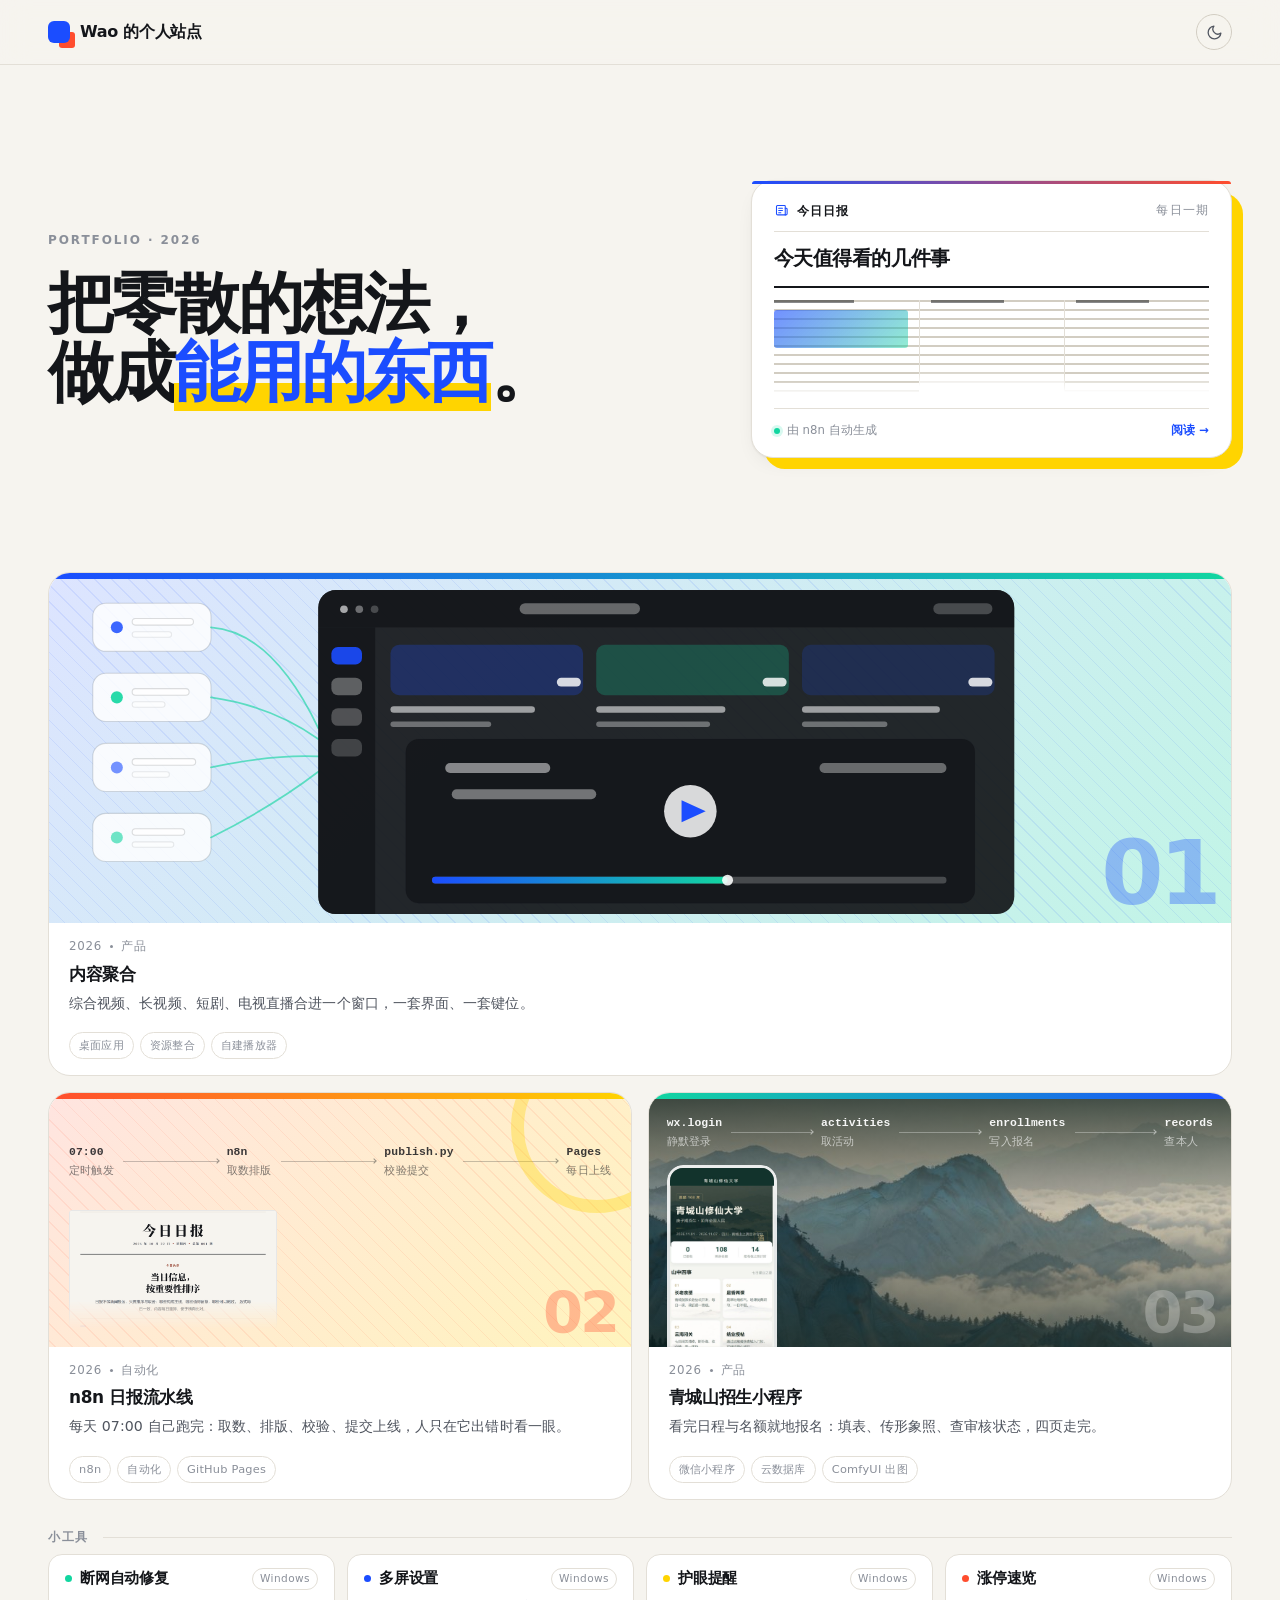
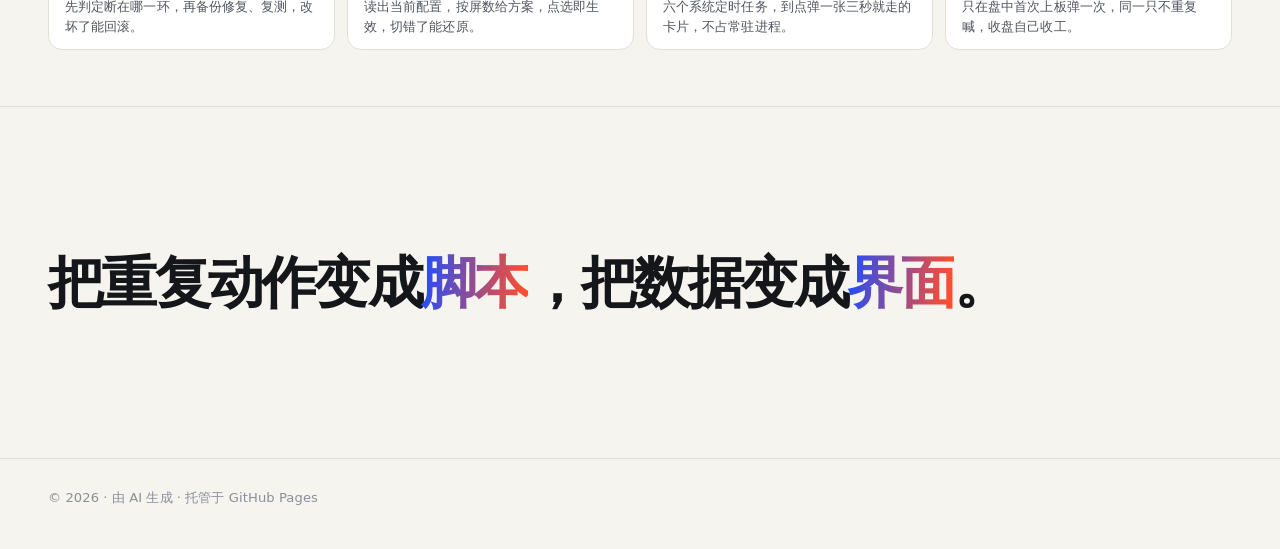
==== commit 39585c0e: "上线前收尾：品牌名与页脚定稿、第三张卡换青城山招生小程序、README 同步合并后的 21 节点链路" ====
--- a/index.html
+++ b/index.html
@@ -41,8 +41,7 @@
   <div class="nav__inner container">
     <a class="brand" href="./index.html">
       <span class="brand__mark" aria-hidden="true"></span>
-      <!-- TODO: 换成你的名字 -->
-      <span>名字</span>
+      <span>Wao 的个人站点</span>
     </a>
 
     <button class="theme-toggle" data-theme-toggle aria-pressed="false" aria-label="切换主题">
@@ -300,12 +299,7 @@
 
 <footer class="foot">
   <div class="foot__inner container">
-    <p>© 2026 · 用 HTML 与 CSS 手写 · 托管于 GitHub Pages</p>
-    <nav class="foot__links" aria-label="页脚导航">
-      <a href="#works">作品</a>
-      <a href="#about">关于</a>
-      <a href="mailto:you@example.com">邮件</a>
-    </nav>
+    <p>© 2026 · 由 AI 生成 · 托管于 GitHub Pages</p>
   </div>
 </footer>
 
--- a/assets/css/main.css
+++ b/assets/css/main.css
@@ -861,14 +861,10 @@
   display: flex;
   flex-wrap: wrap;
   align-items: center;
-  justify-content: space-between;
   gap: 14px;
   font-size: .82rem;
   color: var(--ink-3);
 }
-.foot__links { display: flex; flex-wrap: wrap; gap: 18px; }
-.foot__links a { transition: color .2s; }
-.foot__links a:hover { color: var(--ink); }
 
 /* ---------- 响应式 ---------- */
 
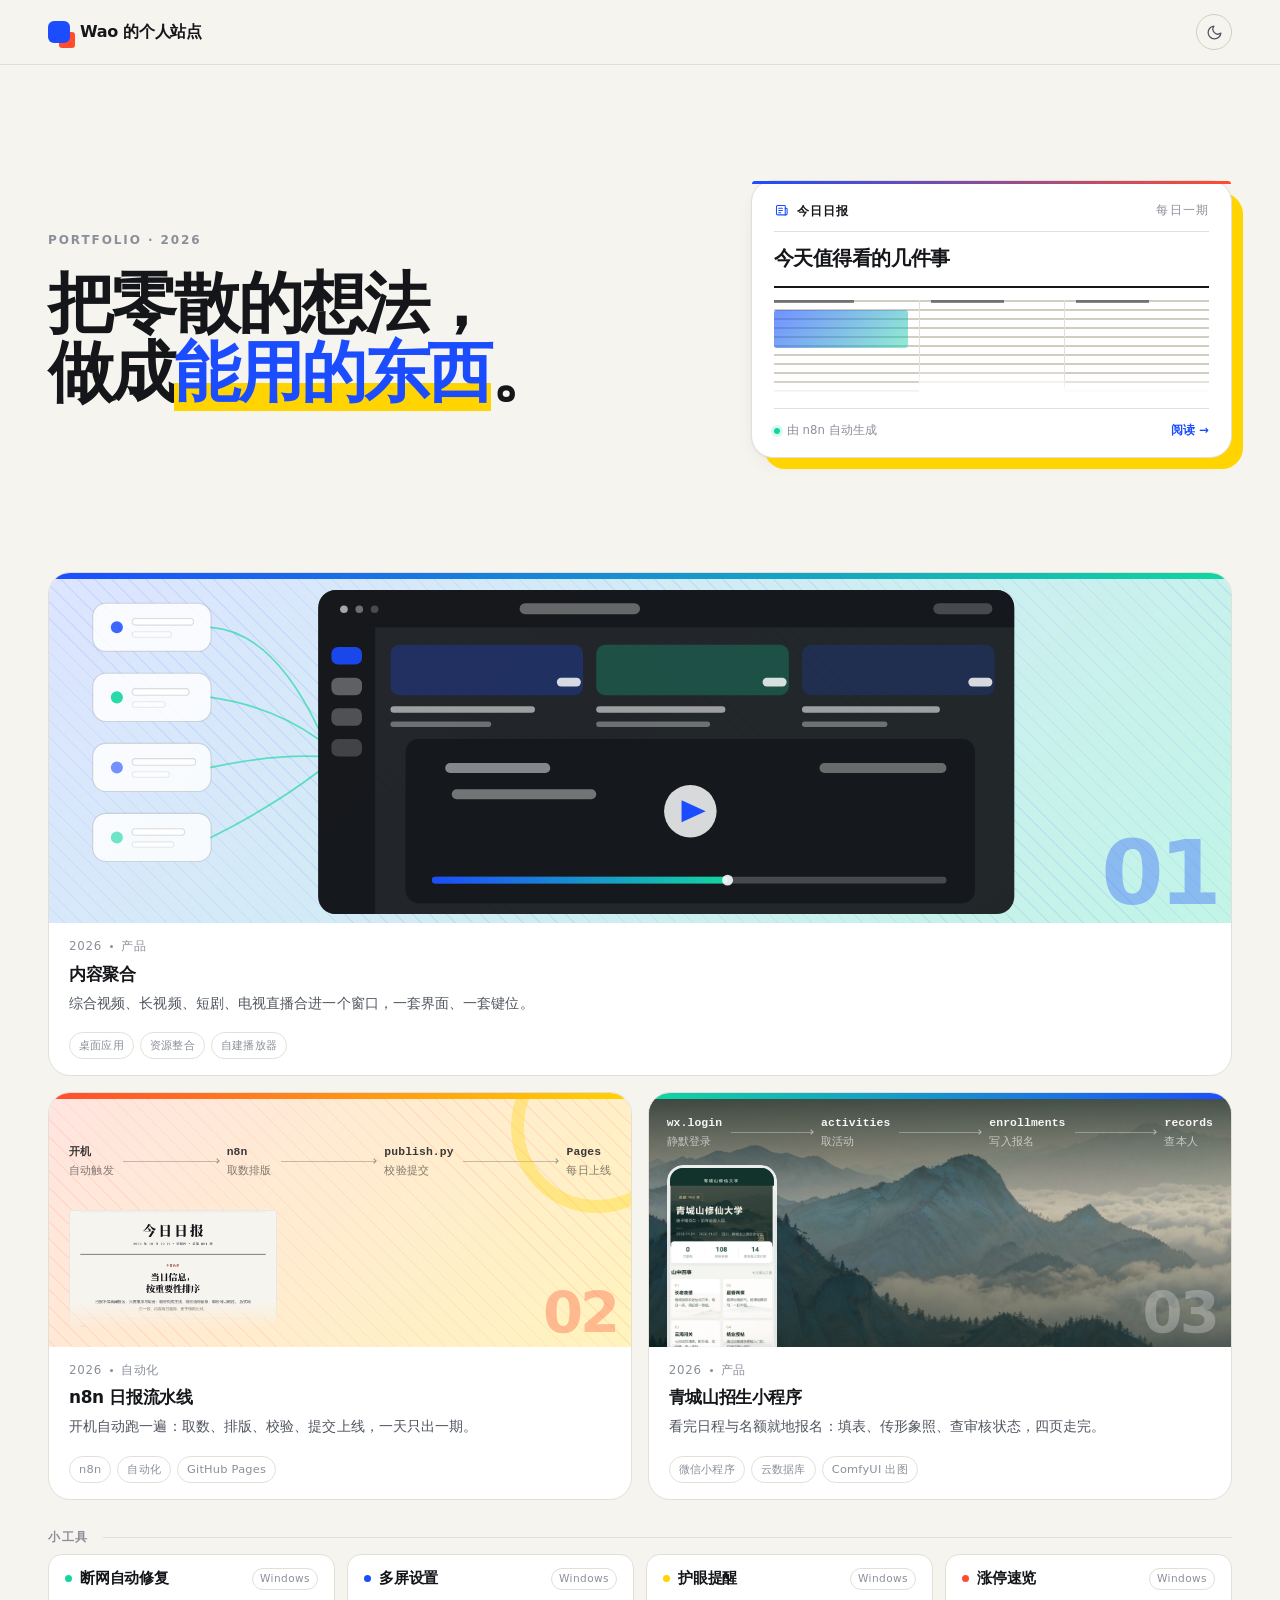
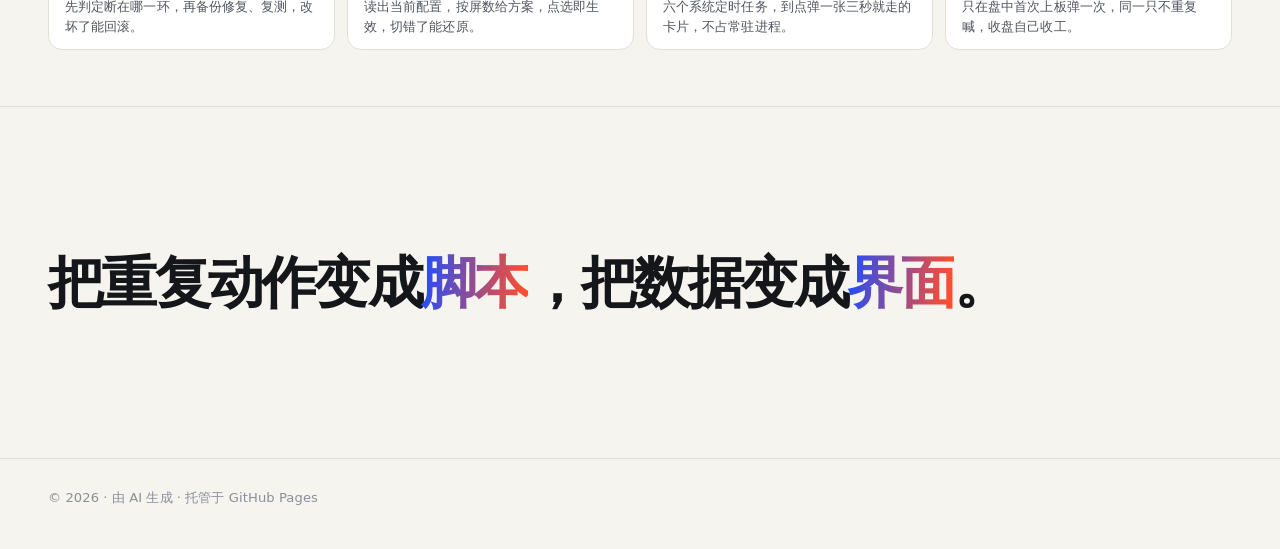
==== commit 4238e75f: "日报链路改为开机 webhook 触发 + 日期守卫：一天只出一期，文档与 02 号卡同步" ====
--- a/index.html
+++ b/index.html
@@ -3,18 +3,25 @@
 <head>
 <meta charset="utf-8">
 <meta name="viewport" content="width=device-width, initial-scale=1, viewport-fit=cover">
-<title>个人作品集 · 数据工具 / 桌面应用 / 三维场景</title>
-<meta name="description" content="一个集中展示个人作品的入口：数据看板、桌面工具、三维场景与 AI 工作流。">
+<title>Wao 的个人站点 · 桌面工具与自动化</title>
+<meta name="description" content="内容聚合、日报流水线、小程序，以及几个自用的小工具。">
 <meta name="theme-color" content="#F6F4EF" media="(prefers-color-scheme: light)">
 <meta name="theme-color" content="#0F1116" media="(prefers-color-scheme: dark)">
 
 <meta property="og:type" content="website">
-<meta property="og:title" content="个人作品集">
-<meta property="og:description" content="数据工具 / 桌面应用 / 三维场景 / AI 工作流">
-
-<link rel="icon" href="data:image/svg+xml,%3Csvg xmlns='http://www.w3.org/2000/svg' viewBox='0 0 32 32'%3E%3Crect width='32' height='32' rx='8' fill='%231B4DFF'/%3E%3Crect x='8' y='8' width='16' height='16' rx='4' fill='%23FFD400'/%3E%3C/svg%3E">
+<meta property="og:title" content="Wao 的个人站点">
+<meta property="og:description" content="内容聚合 / 日报流水线 / 小程序 / 自用小工具">
+
+<link rel="icon" href="./assets/img/favicon.svg" type="image/svg+xml">
+<link rel="icon" href="./assets/img/favicon.ico" sizes="32x32">
+<link rel="apple-touch-icon" href="./assets/img/apple-touch-icon.png">
 <link rel="stylesheet" href="./assets/css/tokens.css">
 <link rel="stylesheet" href="./assets/css/main.css">
+<link rel="canonical" href="https://wao777.top/">
+<meta property="og:url" content="https://wao777.top/">
+<meta property="og:site_name" content="Wao 的个人站点">
+<meta property="og:locale" content="zh_CN">
+<meta name="twitter:card" content="summary">
 </head>
 <body>
 
@@ -196,7 +203,7 @@
         <div class="card__cover">
           <span class="card__num">02</span>
           <div class="card__flow" aria-hidden="true">
-            <span class="flow__step"><b>07:00</b><i>定时触发</i></span>
+            <span class="flow__step"><b>开机</b><i>自动触发</i></span>
             <span class="flow__line"></span>
             <span class="flow__step"><b>n8n</b><i>取数排版</i></span>
             <span class="flow__line"></span>
@@ -213,7 +220,7 @@
         <div class="card__body">
           <div class="card__meta"><span>2026</span><i class="dot"></i><span>自动化</span></div>
           <h3 class="card__title">n8n 日报流水线</h3>
-          <p class="card__desc">每天 07:00 自己跑完：取数、排版、校验、提交上线，人只在它出错时看一眼。</p>
+          <p class="card__desc">开机自动跑一遍：取数、排版、校验、提交上线，一天只出一期。</p>
           <ul class="card__tags"><li class="tag">n8n</li><li class="tag">自动化</li><li class="tag">GitHub Pages</li></ul>
         </div>
       </article>
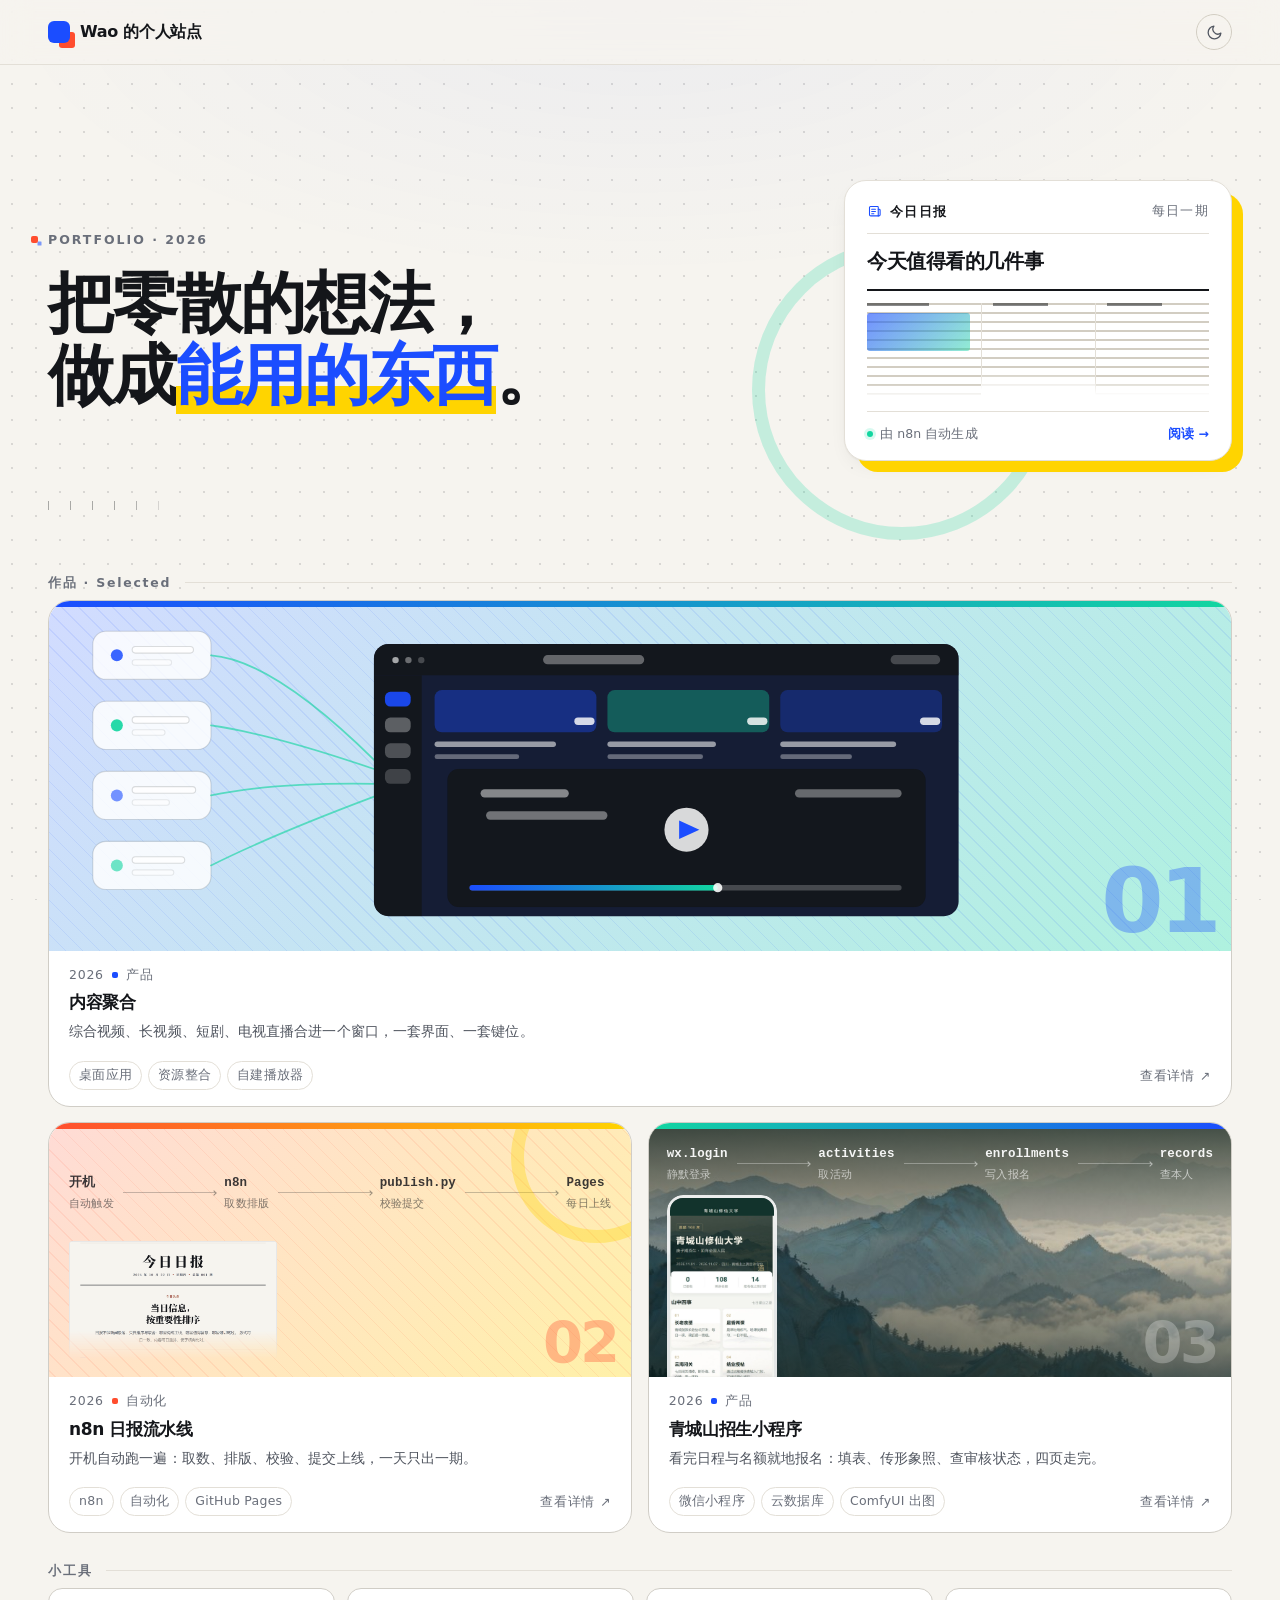
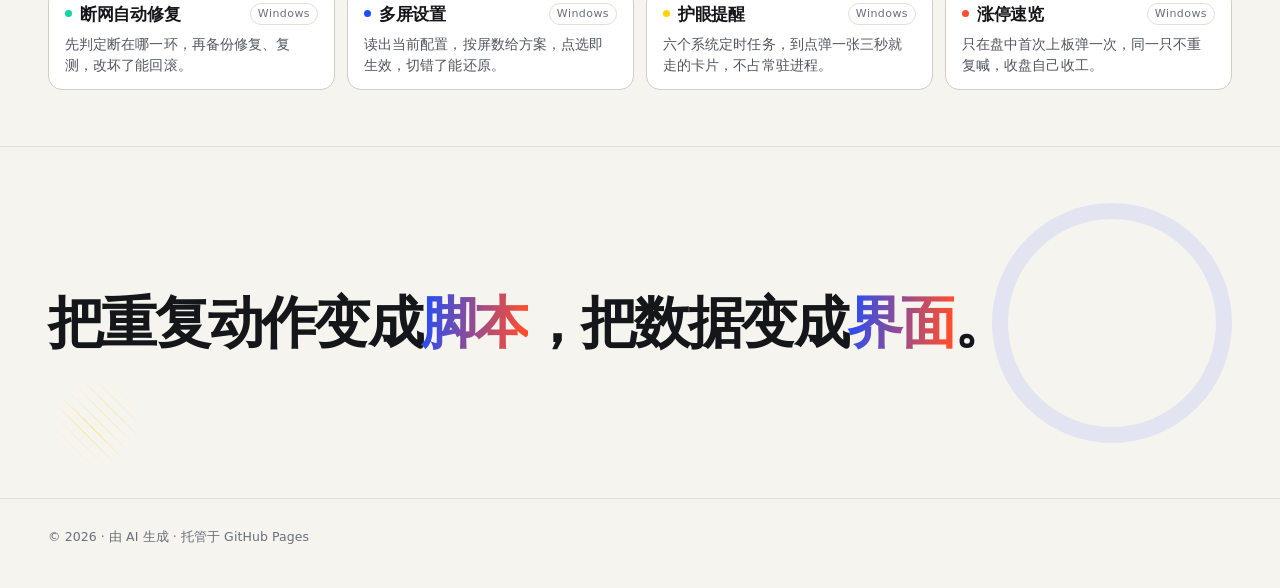
==== commit 88778b8f: "首页改版：宽屏边带 + 整屏电流 + 字号/对比度修正，日报卡背后放大描边环 - 宽屏边带（.rail，≥1600 生效）：左右贴内容边缘的竖线 + 刻度 + 竖排小字，   填 2560 视口下 -" ====
--- a/index.html
+++ b/index.html
@@ -7,6 +7,8 @@
 <meta name="description" content="内容聚合、日报流水线、小程序，以及几个自用的小工具。">
 <meta name="theme-color" content="#F6F4EF" media="(prefers-color-scheme: light)">
 <meta name="theme-color" content="#0F1116" media="(prefers-color-scheme: dark)">
+<meta name="color-scheme" content="light dark">
+<script>(function(){var d=document.documentElement,t;try{t=localStorage.getItem('site-theme')}catch(e){}if(t!=='dark'&&t!=='light'){t=matchMedia('(prefers-color-scheme: dark)').matches?'dark':'light'}d.setAttribute('data-theme',t)})();</script>
 
 <meta property="og:type" content="website">
 <meta property="og:title" content="Wao 的个人站点">
@@ -24,6 +26,23 @@
 <meta name="twitter:card" content="summary">
 </head>
 <body>
+
+<!-- 宽屏页框：只在 ≥1600px 的视口出现，纯装饰（贴边竖线 + 刻度 + 竖排小字 + 大描边环）。
+     屏幕阅读器与点击都跳过；窄屏没有这条边带，整组自动不显示。 -->
+<div class="rail rail--left" aria-hidden="true"><span class="rail__label">Portfolio / 2026</span></div>
+<div class="rail rail--right" aria-hidden="true"><span class="rail__label">Desktop tools &amp; automation</span></div>
+
+<!-- 页边色块：压在「内容区 / 边带」交界线上，fixed 不动 —— 滚动时卡片从下面滑过 -->
+<div class="pager" aria-hidden="true">
+  <span class="pager__square"></span>
+  <span class="pager__disc"></span>
+  <span class="pager__pill"></span>
+</div>
+
+
+
+<!-- 整屏电流：随机 PCB 走线 + 沿走线流动的亮段（assets/js/current.js） -->
+<canvas class="current" aria-hidden="true"></canvas>
 
 <a class="skip" href="#works">跳到作品区</a>
 
@@ -95,6 +114,12 @@
 
   <!-- ===== 作品 ===== -->
   <section class="works container" id="works">
+    <!-- 分区标签：和小工具区共用一套语言（12px 小字 + 细线） -->
+    <div class="group-head">
+      <h2 class="group-title">作品 · Selected</h2>
+      <span class="group-rule" aria-hidden="true"></span>
+    </div>
+
     <div class="grid" id="workGrid">
 
       <!-- 卡片模板：复制整段 <article>，改 class 尺寸（card--wide / --mid / --sm）、
@@ -135,15 +160,20 @@
               <rect class="art-bar-ink" x="76" y="276" width="38" height="5" rx="2.5" opacity=".6"/>
             </g>
 
-            <!-- 汇聚：四条弧线收进窗口左侧 -->
+            <!-- 汇聚：四条弧线收进窗口左侧
+                 终点跟着窗口缩放后的左边缘（x=297）与对应 y 走，否则线头会悬空 50 单位 -->
             <g class="art-line">
-              <path d="M148 80 Q204 84 246 172"/>
-              <path d="M148 144 Q204 152 246 182"/>
-              <path d="M148 208 Q204 196 246 198"/>
-              <path d="M148 272 Q204 244 246 212"/>
+              <path d="M148 80 Q204 84 297 175.5"/>
+              <path d="M148 144 Q204 152 297 183.9"/>
+              <path d="M148 208 Q204 196 297 197.4"/>
+              <path d="M148 272 Q204 244 297 209.1"/>
             </g>
 
-            <!-- 主窗口 -->
+            <!-- 主窗口
+                 整组绕自身中心 (564,194) 缩到 84%：这块深色是首屏面积最大的
+                 暗部（原占封面 55%），又正好压在视口几何中心，会把第一眼
+                 从标题上抢走。缩一档后四周留出粉彩边，读作"一帧截图"而不是黑洞。 -->
+            <g transform="translate(90.24 31.04) scale(0.84)">
             <rect class="art-win" x="246" y="46" width="636" height="296" rx="16"/>
             <g clip-path="url(#cvWin)">
               <rect class="art-win-2" x="246" y="46" width="636" height="34"/>
@@ -160,16 +190,17 @@
               <rect class="art-bar-2" x="258" y="154" width="28" height="16" rx="6" opacity=".4"/>
               <rect class="art-bar-2" x="258" y="182" width="28" height="16" rx="6" opacity=".3"/>
 
-              <!-- 内容卡一行 -->
-              <rect x="312" y="96" width="176" height="46" rx="8" fill="#1B4DFF" opacity=".26"/>
+              <!-- 内容卡一行。三块底色的不透明度比原来高一档：
+                   窗口由近黑改成深藏蓝后，原先的 .26/.24/.18 糊在底上认不出是"两张家卡" -->
+              <rect x="312" y="96" width="176" height="46" rx="8" fill="#1B4DFF" opacity=".38"/>
               <rect class="art-dur" x="464" y="126" width="22" height="8" rx="4"/>
               <rect class="art-bar-2" x="312" y="152" width="132" height="6" rx="3" opacity=".9"/>
               <rect class="art-bar-2" x="312" y="166" width="92" height="5" rx="2.5" opacity=".55"/>
-              <rect x="500" y="96" width="176" height="46" rx="8" fill="#12D6A0" opacity=".24"/>
+              <rect x="500" y="96" width="176" height="46" rx="8" fill="#12D6A0" opacity=".34"/>
               <rect class="art-dur" x="652" y="126" width="22" height="8" rx="4"/>
               <rect class="art-bar-2" x="500" y="152" width="118" height="6" rx="3" opacity=".9"/>
               <rect class="art-bar-2" x="500" y="166" width="104" height="5" rx="2.5" opacity=".55"/>
-              <rect x="688" y="96" width="176" height="46" rx="8" fill="#1B4DFF" opacity=".18"/>
+              <rect x="688" y="96" width="176" height="46" rx="8" fill="#1B4DFF" opacity=".28"/>
               <rect class="art-dur" x="840" y="126" width="22" height="8" rx="4"/>
               <rect class="art-bar-2" x="688" y="152" width="126" height="6" rx="3" opacity=".9"/>
               <rect class="art-bar-2" x="688" y="166" width="78" height="5" rx="2.5" opacity=".55"/>
@@ -185,15 +216,16 @@
               <rect x="350" y="308" width="270" height="6" rx="3" fill="url(#cvBar)"/>
               <circle class="art-bar" cx="620" cy="311" r="5"/>
             </g>
+            </g>
           </svg>
           <span class="card__num">01</span>
         </div>
-        <span class="card__arrow" aria-hidden="true">↗</span>
         <div class="card__body">
           <div class="card__meta"><span>2026</span><i class="dot"></i><span>产品</span></div>
           <h3 class="card__title">内容聚合</h3>
           <p class="card__desc">综合视频、长视频、短剧、电视直播合进一个窗口，一套界面、一套键位。</p>
           <ul class="card__tags"><li class="tag">桌面应用</li><li class="tag">资源整合</li><li class="tag">自建播放器</li></ul>
+          <span class="card__go" aria-hidden="true">查看详情 <i>↗</i></span>
         </div>
       </article>
 
@@ -216,12 +248,12 @@
             <img src="./works/daily-pipeline/img/report-peek.png" alt="" width="820" height="466" loading="lazy" decoding="async">
           </div>
         </div>
-        <span class="card__arrow" aria-hidden="true">↗</span>
         <div class="card__body">
           <div class="card__meta"><span>2026</span><i class="dot"></i><span>自动化</span></div>
           <h3 class="card__title">n8n 日报流水线</h3>
           <p class="card__desc">开机自动跑一遍：取数、排版、校验、提交上线，一天只出一期。</p>
           <ul class="card__tags"><li class="tag">n8n</li><li class="tag">自动化</li><li class="tag">GitHub Pages</li></ul>
+          <span class="card__go" aria-hidden="true">查看详情 <i>↗</i></span>
         </div>
       </article>
 
@@ -245,12 +277,12 @@
             <img src="./works/qingcheng/img/screen-home.jpg" alt="" width="600" height="1200" loading="lazy" decoding="async">
           </div>
         </div>
-        <span class="card__arrow" aria-hidden="true">↗</span>
         <div class="card__body">
           <div class="card__meta"><span>2026</span><i class="dot"></i><span>产品</span></div>
           <h3 class="card__title">青城山招生小程序</h3>
           <p class="card__desc">看完日程与名额就地报名：填表、传形象照、查审核状态，四页走完。</p>
           <ul class="card__tags"><li class="tag">微信小程序</li><li class="tag">云数据库</li><li class="tag">ComfyUI 出图</li></ul>
+          <span class="card__go" aria-hidden="true">查看详情 <i>↗</i></span>
         </div>
       </article>
 
@@ -260,9 +292,9 @@
          一行一件，不占大卡。加小工具只往 .tools__row 里追加一个 <li class="tool">，
          名称、标签、一句话即可，一行放得下几个就排几个。 -->
     <div class="tools" id="tools">
-      <div class="tools__head">
-        <h2 class="tools__title">小工具</h2>
-        <span class="tools__rule" aria-hidden="true"></span>
+      <div class="group-head">
+        <h2 class="group-title">小工具</h2>
+        <span class="group-rule" aria-hidden="true"></span>
       </div>
 
       <ul class="tools__row">
@@ -310,6 +342,7 @@
   </div>
 </footer>
 
+<script src="./assets/js/current.js" defer></script>
 <script src="./assets/js/main.js" defer></script>
 </body>
 </html>
--- a/assets/css/tokens.css
+++ b/assets/css/tokens.css
@@ -4,7 +4,8 @@
    ============================================================ */
 
 :root {
-  color-scheme: light;
+  /* 声明本页自带明暗两套，浏览器不再插手"强制深色/自动反色" */
+  color-scheme: light dark;
 
   /* 底层 */
   --bg: #F6F4EF;
@@ -12,11 +13,15 @@
   --sunken: #EFECE4;
   --line: #E3DFD7;
   --line-strong: #D2CDC2;
+  /* 卡片描边：比 --line 重一档。纸底与卡面明度差太小，1px --line 在 2560 上看不见 */
+  --card-line: color-mix(in srgb, var(--ink) 9%, var(--line));
 
   /* 文字 */
   --ink: #14161A;
   --ink-2: #50555F;
-  --ink-3: #8A8F99;
+  /* 12px 及以下小字专用：原 #8A8F99 在白底 3.2:1、米白底 3.0:1，不达 AA；
+     #6A6F7A 在白底 5.0:1、米白底 4.6:1 */
+  --ink-3: #6A6F7A;
 
   /* 品牌主色 + 撞色（全站只用这 4 个色） */
   --brand: #1B4DFF;
@@ -27,6 +32,16 @@
   /* 字体 */
   --mono: ui-monospace, SFMono-Regular, "SF Mono", Menlo, Consolas,
           "Liberation Mono", "Courier New", monospace;
+
+  /* 字号：5 档 + 两个流体显示级。
+     原先 0.66～1.22rem 之间塞了 12 个值，相邻只差 0.3–0.7px，肉眼分不出 = 无级。
+     现在每一档对应一种角色，不再有"差不多大"的中间值：
+     2xs=装饰微字 · xs=标签 · sm=正文 · md=条目标题 · lg=区块导语 */
+  --fs-2xs: .6875rem;   /* 11px  流程副标签、平台标签 */
+  --fs-xs:  .78125rem;  /* 12.5px eyebrow / meta / tag / 分区标签 / 页脚 */
+  --fs-sm:  .875rem;    /* 14px   卡片与工具的描述 */
+  --fs-md:  1.0625rem;  /* 17px   卡片标题、工具名 */
+  --fs-lg:  1.25rem;    /* 20px   日报导语 */
 
   /* 尺寸 */
   --w-max: 1280px;
@@ -47,6 +62,11 @@
   --dur: .42s;
 }
 
+/* 手动选定浅色时，滚动条 / 表单控件也用浅色 */
+[data-theme="light"] {
+  color-scheme: light;
+}
+
 /* 深色为可选模式，默认以米白设计为准 */
 [data-theme="dark"] {
   color-scheme: dark;
@@ -59,7 +79,7 @@
 
   --ink: #EDEFF4;
   --ink-2: #A7AEBC;
-  --ink-3: #6E7684;
+  --ink-3: #848C9B;
 
   --brand: #6C8CFF;
   --pop-a: #FF6A4D;
--- a/assets/css/main.css
+++ b/assets/css/main.css
@@ -12,10 +12,22 @@
 
 body {
   margin: 0;
-  background: var(--bg);
+  background-color: var(--bg);
+  /* 纸纹：24px 点阵，附着固定在视口 —— 滚动时纹不动，像纸背的肌理。
+     卡片自带白底，会把它盖住，所以纹理只从留白里透出来。 */
+  background-image: radial-gradient(circle,
+                    color-mix(in srgb, var(--ink) 13%, transparent) 1px,
+                    transparent 1.2px);
+  background-size: 24px 24px;
+  background-repeat: repeat;
+  background-attachment: fixed;
   color: var(--ink);
-  font-family: "Inter", "HarmonyOS Sans SC", "PingFang SC", "Hiragino Sans GB",
-               "Microsoft YaHei", "Noto Sans SC", system-ui, -apple-system, "Segoe UI", sans-serif;
+  /* 拉丁排在中文之前：Inter 并没有加载（无 @font-face、无外链），
+     若把它放首位，数字与英文会落到雅黑自带的拉丁字形上，几何感全丢。
+     Segoe UI 是 Windows 必有的一项，先让它接管西文，中文再落到雅黑。 */
+  font-family: "Segoe UI", "Inter", "HarmonyOS Sans SC", "PingFang SC",
+               "Hiragino Sans GB", "Microsoft YaHei", "Noto Sans SC",
+               system-ui, -apple-system, sans-serif;
   font-size: 16px;
   line-height: 1.65;
   letter-spacing: .005em;
@@ -62,11 +74,326 @@
 .skip:focus { left: 0; }
 
 .eyebrow {
-  font-size: .75rem;
+  font-size: var(--fs-xs);
   font-weight: 600;
   letter-spacing: .16em;
   text-transform: uppercase;
   color: var(--ink-3);
+}
+
+/* ---------- 背景装饰 ----------
+   页面留白多，纯色底显空。这里只在留白处补几笔「版式笔画」：
+   纸纹 + 顶部光雾（全局），刻尺 / 描边环 / 斜纹块 / 小方块（区块局部）。
+   三条规矩：
+   · 一律 z-index:-1 + pointer-events:none —— 衬在内容之下，不吃点击、不进 tab 序；
+   · 颜色全部由 --ink / --brand / --pop-* 混合，深色模式自动跟着翻，不另写一套；
+   · 不占文档流、不加元素，全部用伪元素画，正文一个字没动。 */
+
+/* 顶部一层极淡的品牌色光，把"平"的米白托出一点层次 */
+body::before {
+  content: "";
+  position: fixed;
+  inset: 0 0 auto;
+  height: 44vh;
+  z-index: -1;
+  pointer-events: none;
+  background: radial-gradient(72% 100% at 50% 0,
+              color-mix(in srgb, var(--brand) 4.5%, transparent),
+              transparent 70%);
+}
+
+/* 深色下点阵要收一号，否则亮点在近黑底上太抢 */
+[data-theme="dark"] body {
+  background-image: radial-gradient(circle,
+                    color-mix(in srgb, var(--ink) 7%, transparent) 1px,
+                    transparent 1.2px);
+}
+
+/* eyebrow 左侧一枚小色块（蓝底 + 橙偏移影，同导航栏 .brand__mark 的语言），
+   绝对定位挂在文字左外侧，不动原有缩进 */
+.eyebrow { position: relative; }
+
+.eyebrow::before {
+  content: "";
+  position: absolute;
+  left: -17px;
+  top: 50%;
+  width: 7px;
+  height: 7px;
+  margin-top: -3.5px;
+  border-radius: 2px;
+  background: var(--pop-a);
+  box-shadow: 5px 4px 0 -1.5px color-mix(in srgb, var(--brand) 55%, transparent);
+  pointer-events: none;
+}
+
+/* Hero 左下角一排刻尺；右下的描边环改成日报卡背后的一枚大环，见下 */
+.hero { position: relative; }
+
+.hero::before {
+  content: "";
+  position: absolute;
+  z-index: -1;
+  left: var(--gutter);
+  bottom: clamp(30px, 4.2vw, 54px);
+  width: 132px;
+  height: 9px;
+  pointer-events: none;
+  background: repeating-linear-gradient(90deg,
+              color-mix(in srgb, var(--ink) 34%, transparent) 0 1px,
+              transparent 1px 22px);
+  -webkit-mask-image: linear-gradient(to right, #000 0 62%, transparent 100%);
+  mask-image: linear-gradient(to right, #000 0 62%, transparent 100%);
+}
+
+/* 日报卡背后的大描边环（原先是 84px 小环窝在卡片右下角）。
+   小环的毛病是"顶在角点上"：黄底板下探到 hero 内容下沿之下 12px，环顶只比
+   底板低 4px，底板 22px 圆角的角点正好压在环的最高点 —— 读成"卡片踩着圆球
+   边缘、随时会滑下来"。缩小、下移、贴分隔线都试过，换来的只是"更小的球"。
+   现在反过来：把它放大到 300、**大部分藏到卡片后面**，露出来的是一段弧。
+   遮挡本身就说明了前后关系，不再有"支点"可读。
+   位置（贴内容边缘算，不改卡片高度就永远成立）：
+     左探 96px  → right = 内容右缘 -（卡片宽 384 - 右端盖住 204）= gutter + 180
+     下探 80px  → hero 下内边距 104 - 80 = bottom 24
+   环顶落在卡片上沿之下（不探到导航），环底也只到 hero 下内边距里，
+   不会碰到下面「作品」那条分隔线。
+   挂在 .hero 上而不是 .daily 上：卡片 hover 有 transform，会生成层叠上下文，
+   那时 z-index:-1 的伪元素会翻到卡面之上；挂 hero 则永远是背景。 */
+.hero::after {
+  content: "";
+  position: absolute;
+  z-index: -1;
+  right: calc(var(--gutter) + 180px);
+  bottom: 24px;
+  width: 300px;
+  height: 300px;
+  border-radius: 50%;
+  border: 13px solid color-mix(in srgb, var(--pop-c) 22%, transparent);
+  pointer-events: none;
+}
+
+/* 深色下同一档透明度会显得更沉，但 300px 的大弧一旦提亮就会抢卡片，
+   所以两套主题共用 22% —— 深色实测 26% 时已经像一条实心绿带。 */
+
+/* 一句话主张：右侧一枚大描边环 + 左下角一块斜纹，把这两处留白收住 */
+.statement { position: relative; }
+
+.statement::before {
+  content: "";
+  position: absolute;
+  z-index: -1;
+  right: var(--gutter);
+  top: 50%;
+  width: 240px;
+  height: 240px;
+  transform: translateY(-50%);
+  border-radius: 50%;
+  border: 16px solid color-mix(in srgb, var(--brand) 9%, transparent);
+  pointer-events: none;
+}
+
+.statement::after {
+  content: "";
+  position: absolute;
+  z-index: -1;
+  left: var(--gutter);
+  bottom: 26px;
+  width: 96px;
+  height: 96px;
+  pointer-events: none;
+  background: repeating-linear-gradient(45deg,
+              transparent 0 8px,
+              color-mix(in srgb, var(--pop-b) 34%, transparent) 8px 9px);
+  -webkit-mask-image: radial-gradient(closest-side, #000 6%, transparent 94%);
+  mask-image: radial-gradient(closest-side, #000 6%, transparent 94%);
+}
+
+/* ---------- 宽屏页框（≥1600px 才出现）----------
+   2560 这类 2K 屏上，容器封顶 1280 只占屏宽一半，两侧各剩 640px 纯背景 ——
+   光靠衬在内容下的纹理救不回来。这里把边带当杂志的页边注来用：
+   一条紧贴内容边缘的 1px 竖线 + 每 48px 一根短刻度（向外长）+ 竖排 mono 小字
+   + 两枚大描边环 + 两枚小色块。
+   位置全部相对「内容边缘」算，所以视口越宽环越往外走、越窄越先移出屏幕，
+   任何宽度都不会压到正文。窄于 1600px 时边带不足 160px，整组隐藏。 */
+.rail { display: none; }
+
+@media (min-width: 1600px) {
+
+  .rail {
+    position: fixed;
+    z-index: -1;
+    top: 0;
+    bottom: 0;
+    display: block;
+    width: 60px;
+    /* 竖线站在内侧（朝内容），刻度与文字往外侧长 */
+    left: calc((100vw - var(--w-max)) / 2 - 60px);
+    pointer-events: none;
+    background-image:
+      linear-gradient(to right,
+        color-mix(in srgb, var(--ink) 18%, transparent) 0 1px, transparent 1px),
+      repeating-linear-gradient(to bottom,
+        color-mix(in srgb, var(--ink) 12%, transparent) 0 1px, transparent 1px 48px);
+    background-size: 1px 100%, 11px 100%;
+    background-position: right top, right top;
+    background-repeat: no-repeat, repeat-y;
+  }
+
+  .rail--right {
+    left: auto;
+    right: calc((100vw - var(--w-max)) / 2 - 60px);
+    background-position: left top, left top;
+  }
+
+  .rail__label {
+    position: absolute;
+    top: 50%;
+    left: 7px;
+    transform: translateY(-50%);
+    writing-mode: vertical-rl;
+    font-family: var(--mono);
+    font-size: .6rem;
+    letter-spacing: .32em;
+    text-transform: uppercase;
+    color: color-mix(in srgb, var(--ink) 28%, transparent);
+    white-space: nowrap;
+    user-select: none;
+  }
+
+  .rail--right .rail__label { left: auto; right: 7px; }
+
+  /* 左：蓝描边大环，离内容 200px，整枚落在边带里 */
+  /* 左：竖线外侧挂一枚橙红小方块（同导航栏 .brand__mark 的语言） */
+  .rail--left::after {
+    content: "";
+    position: absolute;
+    top: 71%;
+    right: 20px;
+    width: 11px;
+    height: 11px;
+    border-radius: 3px;
+    background: var(--pop-a);
+    box-shadow: 8px 8px 0 -3px color-mix(in srgb, var(--brand) 50%, transparent);
+  }
+
+  /* 右：一枚绿点，呼应日报卡底部那个状态点 */
+  .rail--right::after {
+    content: "";
+    position: absolute;
+    top: 26%;
+    left: 24px;
+    width: 7px;
+    height: 7px;
+    border-radius: 50%;
+    background: var(--pop-c);
+    box-shadow: 0 0 0 4px color-mix(in srgb, var(--pop-c) 16%, transparent);
+  }
+}
+
+/* ---------- 页边色块（≥1600px）----------
+   三个大几何形贴着「内容区 / 边带」的交界线站，position:fixed 不动。
+   z-index:0 —— 和卡片同层但 DOM 在前，所以**永远在卡片后方**：
+   卡片滑动时会整块盖住它们，只从卡片之间的缝隙里露出来，
+   于是内容在动、形状不动，读作翻页。不遮任何卡片边缘，也就不挡内容。
+   位置公式：calc((100vw - var(--w-max)) / 2 + var(--gutter) + 越界量 - 宽度) */
+.pager { display: none; }
+
+@media (min-width: 1600px) {
+
+  .pager {
+    display: block;
+    position: fixed;
+    inset: 0;
+    z-index: 0;
+    pointer-events: none;
+  }
+
+  .pager span {
+    position: absolute;
+    display: block;
+  }
+
+  /* 构图重心（2560×1345 实测，三块的中心 y / 面积 / 不透明度）：
+     原来 24% / 61% / 78%，加权重心落在 49.7% —— 正好在中线上，
+     但视觉上却"头重、随时会滑下来"，原因有三条，都不是数值能看出来的：
+       ① 方块的 bbox 顶边离视口顶只有 19px，等于贴着天花板被切掉一块；
+       ② 左侧只有"高处一大块 + 脚下一根细条（只探出 130px）"，下半截是空的；
+       ③ 方块斜 12°、胶囊反倒斜 8°，两个反向倾角把画面撑成个"八"字。
+     现在：方块 520→470、-12°→-8°、顶边从 19 挪到 144（离导航 79px）；
+     圆下移 81px（510→592）并与方块共用「向内切 120px」的同一条内切线；
+     胶囊 150×430 → 200×400、+8°→+5°、上移下探（974→1390）撑住底角。
+     结果是加权重心从 49.7% 落到 57.8%（中线略偏下），横向 50.2%→52.7%（几乎居中），
+     顶部那片空白交还给标题 —— 背景不再替标题抢重心。 */
+
+  /* 左：大圆角方块，斜置 -8°，bbox 300–830 × 144–675，中心 (565, 410)。
+     仍是标题的底板，但从"压住标题上半"改成"托在标题下沿"。 */
+  .pager__square {
+    top: 13%;
+    left: calc((100vw - var(--w-max)) / 2 + var(--gutter) + 120px - 470px);
+    width: 470px;
+    height: 470px;
+    border-radius: 108px;
+    transform: rotate(-8deg);
+    background: color-mix(in srgb, var(--brand) 9%, transparent);
+  }
+
+  /* 右：大圆，1744–2364 × 592–1212，中心 (2054, 902)。
+     被卡片切成半个月牙；下移一档后与左块错开半个身位，
+     两者对画面中心近似中心对称（左上 ↔ 右下），互为配重。 */
+  .pager__disc {
+    top: 44%;
+    right: calc((100vw - var(--w-max)) / 2 + var(--gutter) + 120px - 620px);
+    width: 620px;
+    height: 620px;
+    border-radius: 50%;
+    background: color-mix(in srgb, var(--pop-b) 10%, transparent);
+  }
+
+  /* 左：细长胶囊，533–767 × 974–1390，中心 (650, 1182)。
+     原来 150×430、斜 8°，只从内容左边缘探出 130px，像根被截断的线头；
+     现在 200×400、斜 5°，探出 147px，成了能压住画面底角的第三块实形。
+     顶边避开页框那枚橙红小方块（955–966），底边仍在视口下沿之外，
+     读作"从画面下缘长出来"，不再是悬浮的小条。 */
+  .pager__pill {
+    top: 73%;
+    left: calc((100vw - var(--w-max)) / 2 + var(--gutter) + 70px - 200px);
+    width: 200px;
+    height: 400px;
+    border-radius: 999px;
+    transform: rotate(5deg);
+    background: color-mix(in srgb, var(--pop-c) 11%, transparent);
+  }
+
+  /* 深色底比米白暗得多，同百分比会更"亮"，等于把重量又压回头部。
+     按新的上轻下重改：方块 7%→6%，胶囊 9%→11%，圆不变。 */
+  [data-theme="dark"] .pager__square {
+    background: color-mix(in srgb, var(--brand) 6%, transparent);
+  }
+  [data-theme="dark"] .pager__disc {
+    background: color-mix(in srgb, var(--pop-b) 8%, transparent);
+  }
+  [data-theme="dark"] .pager__pill {
+    background: color-mix(in srgb, var(--pop-c) 11%, transparent);
+  }
+}
+
+/* ---------- 整屏电流（canvas）----------
+   由 assets/js/current.js 驱动：每条电流 = 一条随机 PCB 走线（0/45/90 折线）
+   + 一段沿走线流动的亮段，走出画面就换一条新的。
+   走线 1px、透明度 .09，真正看得见的是那条拖尾；整块衬在内容之下，
+   卡片白底会把它挡掉 —— 电流只从留白与卡片缝隙里穿过去。 */
+.current { display: none; }
+
+@media (min-width: 1600px) {
+  .current {
+    display: block;
+    position: fixed;
+    z-index: -1;
+    inset: 0;
+    width: 100%;
+    height: 100%;
+    pointer-events: none;
+  }
 }
 
 /* ---------- 导航 ---------- */
@@ -127,7 +454,10 @@
 
 .hero {
   display: grid;
-  grid-template-columns: minmax(0, 1.15fr) minmax(0, .85fr);
+  /* 右列 = 384px = 6 列网（184 + 16gap）里的 2 列整，占住第 5–6 列，
+     右缘贴容器；原 1.15/.85 得到 476px，比两列宽 92、比三列窄 108，落在网格之外。
+     （左列 736 保持宽容，给 66px 标题留出余量，不为了对齐去挤它） */
+  grid-template-columns: minmax(0, 1.92fr) minmax(0, 1fr);
   align-items: center;
   gap: clamp(32px, 4vw, 64px);
   padding-block: clamp(56px, 9vw, 120px) clamp(56px, 8vw, 104px);
@@ -137,8 +467,10 @@
 
 .hero h1 {
   font-size: clamp(2.35rem, 5.6vw, 4.15rem);
-  letter-spacing: -.042em;
-  line-height: 1.04;
+  /* 中文方块字本身侧边距就窄，-.042em 在 66px 下每字收 2.8px，换一段更长的文案就会撞行；
+     收到 -.03em 留余量。行高 1.04 → 1.08，两行之间才有呼吸 */
+  letter-spacing: -.03em;
+  line-height: 1.08;
   margin-top: 18px;
 }
 
@@ -202,15 +534,11 @@
   border-radius: inherit;
 }
 
-/* 顶部双色渐变条，与作品卡同一语言 */
-.daily::before {
-  content: "";
-  position: absolute;
-  inset: 0 0 auto;
-  height: 3px;
-  border-radius: var(--r-lg) var(--r-lg) 0 0;
-  background: linear-gradient(90deg, var(--brand), var(--pop-a));
-}
+/* 顶部双色渐变条已撤掉。
+   理由：①这张卡不是作品卡，借作品卡的"顶端色带"语言本来就勉强，它的身份由黄底板承担；
+        ② brand → pop-a 在 sRGB 里直插会经过一段发灰的黄绿，正是深色下最"刺眼"的一条；
+        ③同一张卡上已经有黄底板这个重手势，再叠一条彩带等于两个主音。
+   若日后觉得卡面"没头"，用 2px solid var(--brand) 的单色顶线替代，别恢复渐变。 */
 
 .daily__head {
   display: flex;
@@ -224,7 +552,7 @@
 
 .daily__kicker {
   margin: 0;
-  font-size: .78rem;
+  font-size: var(--fs-xs);
   font-weight: 700;
   letter-spacing: .1em;
   color: var(--ink);
@@ -232,7 +560,7 @@
 
 .daily__date {
   margin-left: auto;
-  font-size: .72rem;
+  font-size: var(--fs-xs);
   letter-spacing: .1em;
   color: var(--ink-3);
   font-variant-numeric: tabular-nums;
@@ -240,7 +568,7 @@
 
 .daily__lead {
   margin: 14px 0 0;
-  font-size: 1.22rem;
+  font-size: var(--fs-lg);
   font-weight: 800;
   line-height: 1.34;
   letter-spacing: -.022em;
@@ -306,13 +634,21 @@
   flex: none;
 }
 
+/* 深色下这块是硬编码的亮蓝 → 亮绿，压在近黑卡面上等于一块荧光板（用户点名的"刺眼"）。
+   改成跟 --brand / --pop-c 混深底：色相不变，亮度退到"缩略图"该在的位置。 */
+[data-theme="dark"] .daily__pic {
+  background: linear-gradient(135deg,
+              color-mix(in srgb, var(--brand) 48%, var(--surface)),
+              color-mix(in srgb, var(--pop-c) 36%, var(--surface)));
+}
+
 .daily__foot {
   display: flex;
   align-items: center;
   gap: 7px;
   padding-top: 12px;
   border-top: 1px solid var(--line);
-  font-size: .73rem;
+  font-size: var(--fs-xs);
   color: var(--ink-3);
 }
 
@@ -342,6 +678,26 @@
    改这里之前先算一遍 作品区(1 屏) 的总高。 */
 .works { padding-block: clamp(6px, 1.2vw, 12px) clamp(40px, 4.4vw, 56px); }
 
+/* 分区标签：作品区与小工具区共用一套（12px 小字 + 一条细线）。
+   原来只有「小工具」有标签、且排在作品之后，字号还比它管的条目名小 ——
+   层级倒挂。现在作品区有了开头，两组用同一种语言说话。 */
+.group-head {
+  display: flex;
+  align-items: center;
+  gap: 14px;
+  margin-bottom: 10px;
+}
+
+.group-title {
+  flex: none;
+  font-size: var(--fs-xs);
+  font-weight: 700;
+  letter-spacing: .14em;
+  color: var(--ink-3);
+}
+
+.group-rule { flex: 1; height: 1px; background: var(--line); }
+
 .grid {
   display: grid;
   grid-template-columns: repeat(6, 1fr);
@@ -365,7 +721,8 @@
   flex-direction: column;
   height: 100%;
   background: var(--surface);
-  border: 1px solid var(--line);
+  /* 纸底 #F6F4EF 与卡面明度差极小，描边必须比 --line 重一档才看得出边界 */
+  border: 1px solid var(--card-line);
   border-radius: var(--r-lg);
   overflow: hidden;
   transition: transform var(--dur) var(--ease),
@@ -404,9 +761,11 @@
   display: flex;
   flex-direction: column;
   padding: 44px 20px 18px;
+  /* 亮端原来只混到 26% 白（黄卡 ≈ #FFF4BD），明度与纸底 #F6F4EF 几乎相同，
+     卡片右半"没边"。提到 34% 后卡面自己立得住，不再靠边框撑 */
   background: linear-gradient(135deg,
-              color-mix(in srgb, var(--c1) 15%, var(--surface)),
-              color-mix(in srgb, var(--c2) 26%, var(--surface)));
+              color-mix(in srgb, var(--c1) 20%, var(--surface)),
+              color-mix(in srgb, var(--c2) 34%, var(--surface)));
 }
 
 /* 装饰：右上描边圆环 + 左下色块，hover 时轻微位移 */
@@ -447,6 +806,7 @@
   font-weight: 800;
   letter-spacing: -.05em;
   line-height: 1;
+  font-variant-numeric: tabular-nums;
   color: color-mix(in srgb, var(--c1) 34%, transparent);
   user-select: none;
 }
@@ -465,7 +825,7 @@
   display: block;
   color: var(--ink);
 }
-.cover__art .art-win   { fill: color-mix(in srgb, var(--ink) 92%, transparent); }
+.cover__art .art-win   { fill: color-mix(in srgb, var(--ink) 88%, var(--brand)); }
 .cover__art .art-win-2 { fill: color-mix(in srgb, var(--ink) 84%, transparent); }
 .cover__art .art-bar   { fill: color-mix(in srgb, var(--surface) 88%, transparent); }
 .cover__art .art-bar-2 { fill: color-mix(in srgb, var(--surface) 62%, transparent); }
@@ -502,7 +862,7 @@
 
 .flow__step b {
   font-family: var(--mono);
-  font-size: .71rem;
+  font-size: var(--fs-xs);
   font-weight: 600;
   letter-spacing: .01em;
   color: color-mix(in srgb, var(--ink) 84%, transparent);
@@ -511,7 +871,7 @@
 
 .flow__step i {
   font-style: normal;
-  font-size: .66rem;
+  font-size: var(--fs-2xs);
   letter-spacing: .02em;
   color: color-mix(in srgb, var(--ink) 54%, transparent);
   white-space: nowrap;
@@ -648,22 +1008,29 @@
   display: flex;
   align-items: center;
   gap: 8px;
-  font-size: .74rem;
+  font-size: var(--fs-xs);
   letter-spacing: .06em;
   color: var(--ink-3);
   text-transform: uppercase;
 }
+/* 类别色：把小圆点从"分隔符"升成"类别标记" —— 蓝=产品、橙=自动化，全站固定。
+   原先四个撞色只当装饰，读的人建立不起"颜色=类别"的对应关系；
+   现在颜色有一处是编码，其余仍是各卡自己的色。
+   方块而非圆点，跟 eyebrow 那枚 7px 小方块同一母题。 */
+[data-cat="产品"]   { --cat: var(--brand); }
+[data-cat="自动化"] { --cat: var(--pop-a); }
+
 .card__meta .dot {
   display: inline-block;
   flex: none;
-  width: 3px;
-  height: 3px;
-  border-radius: 50%;
-  background: currentColor;
+  width: 6px;
+  height: 6px;
+  border-radius: 2px;
+  background: var(--cat, var(--ink-3));
 }
 
 .card__title {
-  font-size: 1.06rem;
+  font-size: var(--fs-md);
   font-weight: 650;
   letter-spacing: -.022em;
   transition: color .22s;
@@ -672,7 +1039,7 @@
 [data-theme="dark"] .card:hover .card__title { color: var(--c2); }
 
 .card__desc {
-  font-size: .885rem;
+  font-size: var(--fs-sm);
   line-height: 1.62;
   color: var(--ink-2);
   display: -webkit-box;
@@ -692,7 +1059,7 @@
 .card--wide .card__desc { max-width: 64ch; }
 
 .tag {
-  font-size: .71rem;
+  font-size: var(--fs-xs);
   letter-spacing: .02em;
   padding: 3px 9px;
   border-radius: var(--r-pill);
@@ -701,23 +1068,29 @@
   white-space: nowrap;
 }
 
-.card__arrow {
-  position: absolute;
-  right: 16px;
-  top: 22px;
-  width: 26px;
-  height: 26px;
-  display: grid;
-  place-items: center;
-  border-radius: 50%;
-  background: var(--surface);
-  border: 1px solid var(--line);
+/* 常驻 CTA：原来右上角那枚圆圈箭头 opacity:0，只在 hover 时才出现 ——
+   静态一眼看过去首屏没有任何"这里能点"的暗示。换成卡内右下角一行小字：
+   常态低对比、hover 提亮并让箭头走一下。整卡仍是 .card__hit 的点击区，
+   这行不吃点击，只是提示。 */
+.card__go {
+  position: absolute;
+  right: 20px;
+  bottom: 19px;
+  display: inline-flex;
+  align-items: center;
+  gap: 5px;
+  font-size: var(--fs-xs);
+  letter-spacing: .06em;
   color: var(--ink-3);
-  opacity: 0;
-  transform: translate(-4px, 4px);
-  transition: all .3s var(--ease);
-}
-.card:hover .card__arrow { opacity: 1; transform: none; color: var(--ink); }
+  pointer-events: none;
+  transition: color .22s;
+}
+.card__go i {
+  font-style: normal;
+  transition: transform .28s var(--ease);
+}
+.card:hover .card__go { color: var(--ink); }
+.card:hover .card__go i { transform: translate(2px, -2px); }
 
 .card.is-hidden { display: none; }
 
@@ -736,23 +1109,7 @@
 
 .tools { margin-top: clamp(24px, 2.4vw, 34px); }
 
-.tools__head {
-  display: flex;
-  align-items: center;
-  gap: 14px;
-  margin-bottom: 10px;
-}
-
-/* 小字标签 + 一条细线，起分区作用，不做大标题 */
-.tools__title {
-  flex: none;
-  font-size: .78rem;
-  font-weight: 700;
-  letter-spacing: .14em;
-  color: var(--ink-3);
-}
-
-.tools__rule { flex: 1; height: 1px; background: var(--line); }
+/* 分区标签已统一到 .group-head / .group-title / .group-rule（见「作品网格」上方） */
 
 .tools__row {
   display: flex;
@@ -768,7 +1125,7 @@
   gap: 6px;
   padding: 11px 16px 12px;
   background: var(--surface);
-  border: 1px solid var(--line);
+  border: 1px solid var(--card-line);
   border-radius: var(--r-md);
   transition: transform .25s var(--ease), border-color .25s, box-shadow .25s var(--ease);
 }
@@ -797,7 +1154,7 @@
   display: flex;
   align-items: center;
   gap: 8px;
-  font-size: .94rem;
+  font-size: var(--fs-md);
   font-weight: 650;
   letter-spacing: -.015em;
 }
@@ -817,7 +1174,7 @@
   padding: 1px 7px;
   border-radius: var(--r-pill);
   border: 1px solid var(--line);
-  font-size: .66rem;
+  font-size: var(--fs-2xs);
   letter-spacing: .04em;
   font-weight: 400;
   color: var(--ink-3);
@@ -825,7 +1182,7 @@
 }
 
 .tool__desc {
-  font-size: .8rem;
+  font-size: var(--fs-sm);
   line-height: 1.55;
   color: var(--ink-2);
 }
@@ -862,7 +1219,7 @@
   flex-wrap: wrap;
   align-items: center;
   gap: 14px;
-  font-size: .82rem;
+  font-size: var(--fs-xs);
   color: var(--ink-3);
 }
 
@@ -945,6 +1302,6 @@
 }
 
 @media print {
-  .nav, .theme-toggle, .card__arrow { display: none; }
+  .nav, .theme-toggle, .card__go { display: none; }
   body { background: #fff; }
 }
